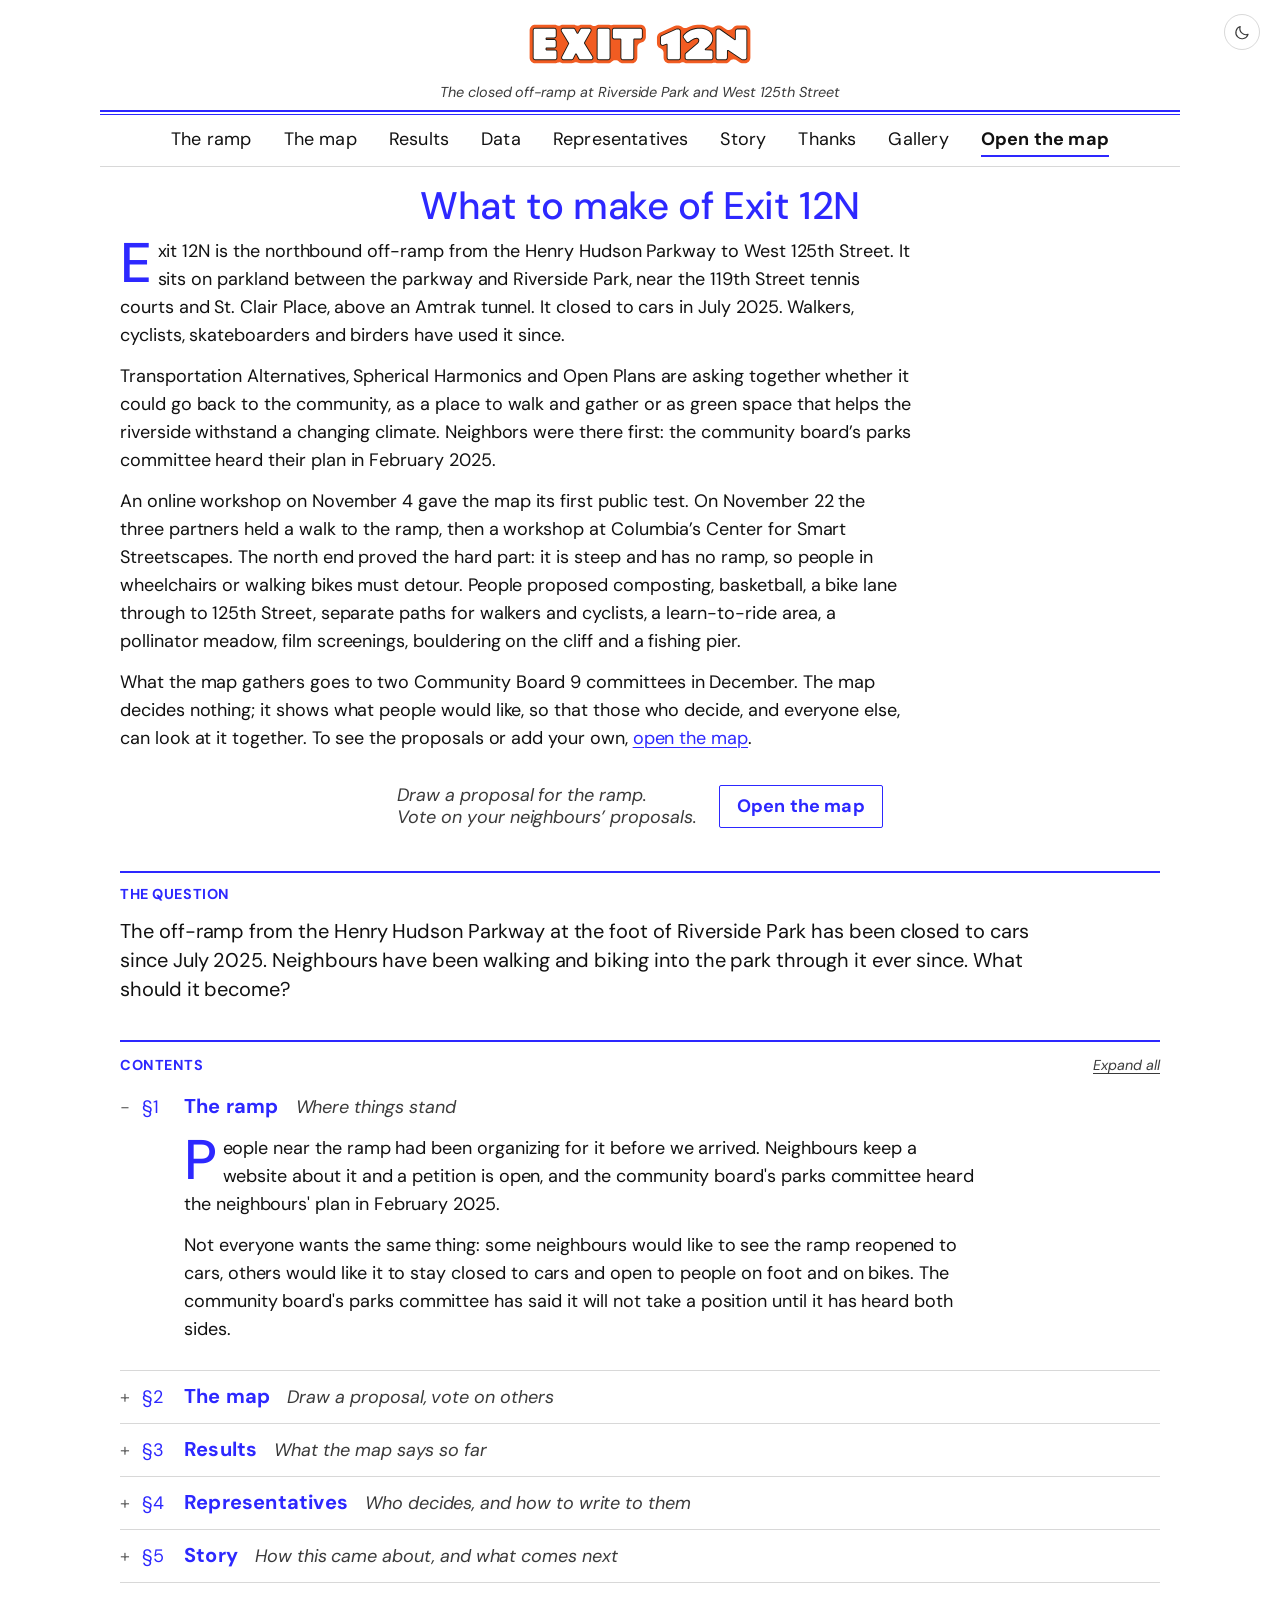
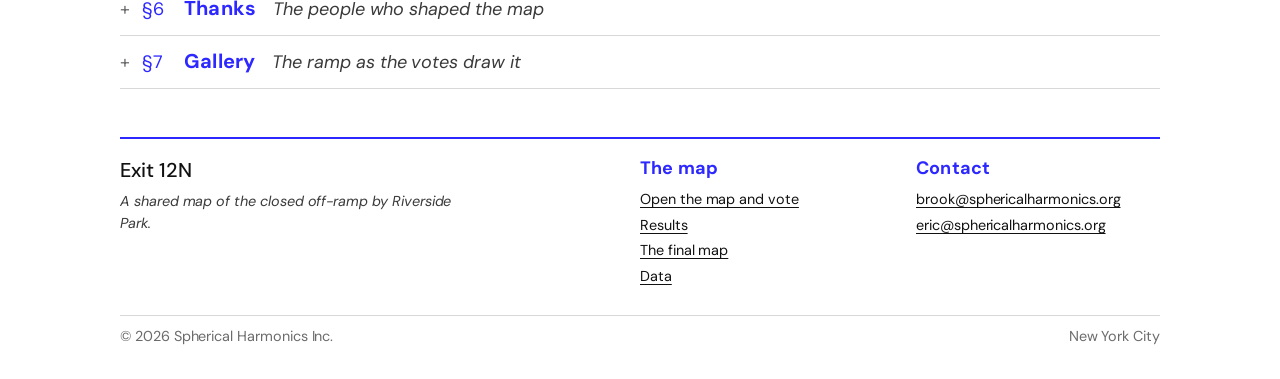
==== index.html @ 9064dddd "Publish the Exit 12N front page at the root and the app at /map/, 20261124T185743Z-369cacd Built fro" ====
<!doctype html>
<html lang="en">
<head>
<script>(function receiver(trustedOrigin, max, idPattern, keys) {
  const fragment = location.hash;
  if (!fragment.startsWith("#handoff=")) return;
  const clean = new URL(location.href);
  clean.hash = "";
  history.replaceState(history.state, "", clean.href);
  const fallback = () => {
    const add = () => {
      const p = document.createElement("p");
      p.textContent = "Saved browser data could not be transferred. ";
      const a = document.createElement("a");
      a.href = trustedOrigin + "/exit12n/legacy/";
      a.textContent = "Open the old site";
      p.append(a);
      document.body.prepend(p);
    };
    if (document.body) add();
    else document.addEventListener("DOMContentLoaded", add, { once: true });
  };
  try {
    if (new URL(document.referrer).origin !== trustedOrigin) {
      fallback();
      return;
    }
    const encoded = fragment.slice(9);
    if (!encoded || encoded.length > Math.ceil(max * 4 / 3) + 4 || !/^[A-Za-z0-9_-]+$/.test(encoded)) {
      fallback();
      return;
    }
    const binary = atob(encoded.replace(/-/g, "+").replace(/_/g, "/") + "=".repeat((4 - encoded.length % 4) % 4));
    if (binary.length > max) {
      fallback();
      return;
    }
    const data = JSON.parse(new TextDecoder("utf-8", { fatal: true }).decode(Uint8Array.from(binary, (c) => c.charCodeAt(0))));
    if (!data || typeof data !== "object" || Array.isArray(data) || data.type !== "exit12n-handoff" || data.version !== 1 || !Number.isSafeInteger(data.at) || Date.now() - data.at > 3e5 || data.at > Date.now() + 3e4 || typeof data.hash !== "string" || data.hash && !data.hash.startsWith("#") || data.hash.startsWith("#handoff=") || data.hash.length > 4096 || !data.values || typeof data.values !== "object" || Array.isArray(data.values)) {
      fallback();
      return;
    }
    const values = data.values;
    if (Object.keys(data).some((k) => !["type", "version", "at", "hash", "values"].includes(k)) || Object.keys(values).some((k) => !keys.includes(k)) || Object.keys(values).some((k) => typeof values[k] !== "string") || !new RegExp(idPattern, "i").test(String(values["exit12n.deviceId"] ?? ""))) {
      fallback();
      return;
    }
    for (const [key, raw] of Object.entries(values)) {
      const value = raw;
      if (key === "exit12n.voiceLog" || key.includes("voiceLog:")) {
        if (value.length > 35e4) {
          fallback();
          return;
        }
        const queue = JSON.parse(value);
        if (!Array.isArray(queue) || queue.length > 40 || queue.some((item) => !item || typeof item !== "object" || Array.isArray(item) || typeof item.id !== "string" || item.id.length > 80)) {
          fallback();
          return;
        }
      } else if (value.length > 8192) {
        fallback();
        return;
      }
      if (key === "exit12n.name" && value.length > 128) {
        fallback();
        return;
      }
      if ((key.startsWith("exit12n.layers.") || key.startsWith("exit12n.name.asked") || key === "exit12n.camera-tip.dismissed" || key === "exit12n.hint.selected" || key === "exit12n.voiceTold") && !/^[01]$/.test(value)) {
        fallback();
        return;
      }
      if (key === "exit12n.hidden" || key === "exit12n.add-menu.open") {
        const list = JSON.parse(value);
        if (!Array.isArray(list) || list.length > 500 || list.some((item) => typeof item !== "string" || item.length > 256)) {
          fallback();
          return;
        }
      }
    }
    if (data.hash) {
      clean.hash = data.hash;
      history.replaceState(history.state, "", clean.href);
    }
    if (localStorage.getItem("exit12n.deviceId") !== null) return;
    for (const key of keys) {
      if ((key === "exit12n.voiceLog" || key.includes("voiceLog:")) && Object.hasOwn(values, key)) {
        const existing = localStorage.getItem(key);
        if (existing !== null && existing !== values[key]) {
          fallback();
          return;
        }
      }
    }
    for (const key of keys) if (key !== "exit12n.deviceId" && Object.hasOwn(values, key) && localStorage.getItem(key) === null) localStorage.setItem(key, values[key]);
    localStorage.setItem("exit12n.deviceId", values["exit12n.deviceId"]);
  } catch {
    fallback();
  }
})("https://sphericalharmonics.org",400000,"^[0-9a-f]{8}-[0-9a-f]{4}-[1-8][0-9a-f]{3}-[89ab][0-9a-f]{3}-[0-9a-f]{12}$",["exit12n.deviceId","exit12n.name","exit12n.name.asked","exit12n.name.asked.exit12n","exit12n.layers.trees","exit12n.layers.buildings","exit12n.camera-tip.dismissed","exit12n.hint.selected","exit12n.add-menu.open","exit12n.hidden","exit12n.voiceTold","exit12n.voiceDevice","exit12n.voiceLabel","exit12n.voiceLog","exit12n.voiceLog:https://exit12n-api-katze52zaq-uc.a.run.app/api"]);</script>
<script>var go=(function mapAddressFor(pathname, search, hash, map) {
  const names = ["p", "j", "panel", "phase", "view", "pitch", "distance", "name", "marker", "figure", "phaseVotes", "ghosts", "phases", "device", "perf", "profile", "tiling", "fxms", "stats", "tip", "fakeEmail", "fakeSub", "mode"];
  const asked = search.replace(/^\?/, "").split("&").map((pair) => {
    const raw = (pair.split("=")[0] ?? "").replace(/\+/g, " ");
    try {
      return decodeURIComponent(raw);
    } catch (e) {
      return raw;
    }
  });
  const app = asked.some((name) => names.indexOf(name) >= 0) || hash === "#signed-in" || hash === "#sign-in-failed";
  return app ? map + search + hash : null;
})(location.pathname,location.search,location.hash,"/map/");if(go)location.replace(go);</script>
<meta charset="utf-8">
<meta name="viewport" content="width=device-width, initial-scale=1">
<title>Exit 12N</title>
<meta name="description" content="The closed off-ramp by Riverside Park, and what neighbours could make of it. Draw a proposal, vote on others, see what the map says.">
<link rel="canonical" href="https://exit12n.org/">
<meta property="og:title" content="Exit 12N">
<meta property="og:description" content="The closed off-ramp by Riverside Park, and what neighbours could make of it. Draw a proposal, vote on others, see what the map says.">
<meta property="og:url" content="https://exit12n.org/">
<link rel="preload" href="/style/fonts/dm-sans-latin-wght-normal.woff2" as="font" type="font/woff2" crossorigin>
<link rel="stylesheet" href="/style/site.css?v=20261124d">
<meta name="theme-color" content="#ffffff">
<meta name="color-scheme" content="light">
<script>
// Light by default; a reader's own choice (the toggle, top right) is remembered in this browser and applied before first paint.
(function () {
  var theme = 'light';
  try { if (localStorage.getItem('sh-theme') === 'dark') theme = 'dark'; } catch (e) {}
  document.documentElement.dataset.theme = theme;
  if (theme === 'dark') {
    document.querySelector('meta[name="theme-color"]').content = '#0f0f16';
    document.querySelector('meta[name="color-scheme"]').content = 'dark';
  }
})();
</script>
<link rel="icon" href="/style/brand/favicon.svg" type="image/svg+xml">
<link rel="icon" href="/style/brand/favicon-48.png" sizes="48x48" type="image/png">
<link rel="icon" href="/style/brand/favicon-32.png" sizes="32x32" type="image/png">
<link rel="icon" href="/style/brand/favicon-16.png" sizes="16x16" type="image/png">
<link rel="apple-touch-icon" href="/style/brand/apple-touch-icon.png">
</head>
<body>
<a class="skip-link" href="#main">Skip to content</a>
<header class="masthead">
  <button type="button" class="theme-toggle" id="theme-toggle" aria-pressed="false" aria-label="Dark mode" title="Dark mode">
    <svg class="icon-moon" viewBox="0 0 24 24" aria-hidden="true" focusable="false"><path d="M20.5 14.2A8.5 8.5 0 0 1 9.8 3.5a8.5 8.5 0 1 0 10.7 10.7z"/></svg>
    <svg class="icon-sun" viewBox="0 0 24 24" aria-hidden="true" focusable="false"><circle cx="12" cy="12" r="4.2"/><path d="M12 2.5v2.6M12 18.9v2.6M2.5 12h2.6M18.9 12h2.6M5.3 5.3l1.8 1.8M16.9 16.9l1.8 1.8M5.3 18.7l1.8-1.8M16.9 7.1l1.8-1.8"/></svg>
  </button>
  <div class="masthead-lockup">
    <h1><a href="/"><img src="/style/brand/exit12n-logo-lockup-transparent.svg" alt="" class="lockup" width="1600" height="390"><span class="visually-hidden">Exit 12N</span></a></h1>
  </div>
  <div class="masthead-meta">
    <span>The closed off-ramp at Riverside Park and West 125th Street</span>
  </div>
</header>
<div class="rule-wrap"><div class="double-rule"></div></div>
<nav class="section-nav" aria-label="Sections">
  <a href="/#ramp">The ramp</a>
  <a href="/#map">The map</a>
  <a href="/#results">Results</a>
  <a href="/data/">Data</a>
  <a href="/#write">Representatives</a>
  <a href="/#story">Story</a>
  <a href="/#thanks">Thanks</a>
  <a href="/#gallery">Gallery</a>
  <a class="nav-go" href="/map/">Open the map</a>
</nav>

<article class="lead-post" aria-labelledby="lead-post-head">
  <!-- The banner (Transportation Alternatives' walk graphic, event text removed) and its credit line go here. -->
  <h2 id="lead-post-head">What to make of Exit 12N</h2>
  <p class="drop">Exit 12N is the northbound off-ramp from the Henry Hudson Parkway to West 125th Street. It sits on parkland between the parkway and Riverside Park, near the 119th Street tennis courts and St. Clair Place, above an Amtrak tunnel. It closed to cars in July 2025. Walkers, cyclists, skateboarders and birders have used it since.</p>
  <p>Transportation Alternatives, Spherical Harmonics and Open Plans are asking together whether it could go back to the community, as a place to walk and gather or as green space that helps the riverside withstand a changing climate. Neighbors were there first: the community board&rsquo;s parks committee heard their plan in February 2025.</p>
  <p>An online workshop on November 4 gave the map its first public test. On November 22 the three partners held a walk to the ramp, then a workshop at Columbia&rsquo;s Center for Smart Streetscapes. The north end proved the hard part: it is steep and has no ramp, so people in wheelchairs or walking bikes must detour. People proposed composting, basketball, a bike lane through to 125th Street, separate paths for walkers and cyclists, a learn-to-ride area, a pollinator meadow, film screenings, bouldering on the cliff and a fishing pier.</p>
  <p>What the map gathers goes to two Community Board 9 committees in December. The map decides nothing; it shows what people would like, so that those who decide, and everyone else, can look at it together. To see the proposals or add your own, <a href="/map/">open the map</a>.</p>
</article>

<aside class="demo-bar" aria-label="Open the map">
  <p class="demo-copy">
    <span class="demo-line">Draw a proposal for the ramp.<br>Vote on your neighbours&rsquo; proposals.</span>
  </p>
  <a class="demo-button" href="/map/">Open the map</a>
  <span class="tally" id="count" hidden></span>
</aside>

<main class="container" id="main">
  <section class="opening" aria-labelledby="opening-head">
    <h2 class="kicker" id="opening-head">The question</h2>
    <p>The off-ramp from the Henry Hudson Parkway at the foot of Riverside Park has been closed to cars since July 2025. Neighbours have been walking and biking into the park through it ever since. What should it become?</p>
  </section>

  <div class="toolbar">
    <span class="kicker">Contents</span>
    <button type="button" id="toggle-all" aria-controls="sections">Expand all</button>
  </div>

  <div id="sections">
    <details class="sec" id="ramp" open>
      <summary><span class="num">&sect;1</span><h2><span class="title">The ramp</span> <span class="gist">Where things stand</span></h2></summary>
      <div class="sec-body">
        <p class="drop">People near the ramp had been organizing for it before we arrived. Neighbours keep a website about it and a petition is open, and the community board's parks committee heard the neighbours' plan in February 2025.</p>
        <p>Not everyone wants the same thing: some neighbours would like to see the ramp reopened to cars, others would like it to stay closed to cars and open to people on foot and on bikes. The community board's parks committee has said it will not take a position until it has heard both sides.</p>
      </div>
    </details>

    <details class="sec" id="map">
      <summary><span class="num">&sect;2</span><h2><span class="title">The map</span> <span class="gist">Draw a proposal, vote on others</span></h2></summary>
      <div class="sec-body">
        <p>Exit 12N is a map you can use on a phone or a laptop. It shows the ramp and the streets and the park around it in 3D, as they are today. You can place something on it, such as a garden, a bench, a ball court or a bike lane, or draw a path, and you can add your vote to what others have drawn. A drawing with many votes behind it is easy to see, and so is one that only a few people want.</p>
        <p>The map does not decide anything. It shows what people would like to see, so that the people who do decide, and everyone else, can look at it together.</p>
        <p>To add your voice, open the map, find a drawing and press the plus or the minus. You do not need an account. If you want to draw something of your own, use the add button on the map and choose what to put down. You can take a vote back later.</p>
        <p><a href="/map/" class="btn btn-primary">Open the map and vote</a></p>
      </div>
    </details>

    <details class="sec" id="results">
      <summary><span class="num">&sect;3</span><h2><span class="title">Results</span> <span class="gist">What the map says so far</span></h2></summary>
      <div class="sec-body">
        <p>The results page reads the live votes and shows them along the length of the ramp, one kind of neighbour at a time: someone who walks, someone who climbs, someone who gardens, someone who plays ball. It updates as people vote.</p>
        <p><a href="/results/" class="btn btn-primary">See the results</a></p>
        <p class="aside">Short analyses of public data about the ramp and the streets around it are collected under <a href="/data/">Data</a>.</p>
      </div>
    </details>

    <details class="sec" id="write">
      <summary><span class="num">&sect;4</span><h2><span class="title">Representatives</span> <span class="gist">Who decides, and how to write to them</span></h2></summary>
      <div class="sec-body">
        <p>The map shows what neighbours would like. The people who decide about the ramp are elected officials and the city's transportation department, and they hear from you directly too. Write whatever you think about the ramp, whether you want it kept as it is, changed or reopened. We do not tell you what to say.</p>
        <ul class="relations">
          <li><span class="relation">State Senate, District 30</span><span><span class="who">Senator Cordell Cleare</span> <a href="mailto:cleare@nysenate.gov">cleare@nysenate.gov</a>, 212-222-7315<br>163 West 125th Street, Suite 912, New York, NY 10027</span></li>
          <li><span class="relation">State Assembly, District 70</span><span><span class="who">Assembly Member Jordan J.G. Wright</span> <a href="mailto:ad70@nyassembly.gov">ad70@nyassembly.gov</a>, 212-866-5809<br>163 West 125th Street, Suite 911, New York, NY 10027</span></li>
          <li><span class="relation">State Assembly, District 69</span><span><span class="who">Assembly Member Micah C. Lasher</span> <a href="mailto:lasherm@nyassembly.gov">lasherm@nyassembly.gov</a>, 212-866-3970<br>245 West 104th Street, New York, NY 10025</span></li>
          <li><span class="relation">NYC Transportation</span><span><span class="who">Chery Mckenzie, Community Affairs, NYC DOT</span> <a href="mailto:cmckenzie@dot.nyc.gov">cmckenzie@dot.nyc.gov</a>, 212-839-6307</span></li>
        </ul>
        <p>The ramp itself is in Senate District 30 and Assembly District 70. If you live in Morningside Heights, your Assembly district is 69, which the Assembly's website lists as Micah C. Lasher's. The transportation department named its contact for the ramp in its July 2025 closure notice. For other city services, call 311.</p>
        <p>A few things make a letter easier to act on:</p>
        <ul class="points">
          <li>Say who you are and which neighbourhood you live in, and give your contact details.</li>
          <li>Name the place exactly: the Henry Hudson Parkway northbound Exit 12N ramp to West 125th Street, at Riverside Park.</li>
          <li>Say what you have seen, when and how often, and what it means for you. Photos help.</li>
          <li>Ask for something specific: a review, the next steps, or which agency decides.</li>
        </ul>
      </div>
    </details>

    <details class="sec" id="story">
      <summary><span class="num">&sect;5</span><h2><span class="title">Story</span> <span class="gist">How this came about, and what comes next</span></h2></summary>
      <div class="sec-body">
        <p>In October 2026 we, Brook Constantz and Eric Bolton of <a href="https://sphericalharmonics.org">Spherical Harmonics</a>, wrote to the neighbours, the community board and others who were already working on it, and offered a way for more people to take part: a shared map anyone could draw on.</p>
        <p>On November 4 we held an online workshop on it. On Sunday, November 22, neighbours and street advocacy groups held a public walk from 116th Street and Riverside Drive to the ramp, with thirty-one people registered. Afterwards we held a workshop to work on the map together.</p>
        <p>We plan to bring what the map shows to Community Board 9 in December.</p>
      </div>
    </details>

    <details class="sec" id="thanks">
      <summary><span class="num">&sect;6</span><h2><span class="title">Thanks</span> <span class="gist">The people who shaped the map</span></h2></summary>
      <div class="sec-body">
        <p>This was started by people who live here and care about the ramp, and the map has been shaped by their time and knowledge. Thank you to the neighbours who have worked for years to make this ramp a place for people and who shared what they know, to the advocates and organisations who walked it with us and told their readers about it, to the thirty-one people who registered for the walk, and to everyone who joined a workshop, drew a proposal or cast a vote.</p>
        <p class="aside">If we left someone out, or you would rather not be named here, tell us and we will change this page.</p>
      </div>
    </details>

    <details class="sec" id="gallery">
      <summary><span class="num">&sect;7</span><h2><span class="title">Gallery</span> <span class="gist">The ramp as the votes draw it</span></h2></summary>
      <div class="sec-body wide">
        <p>Seven views of the ramp drawn from the proposals with the most votes on the map after the November 22 workshop. They are drawings, not plans.</p>
        <div class="gallery-grid">
          <figure><img src="https://sphericalharmonics.org/gallery-after/exit12n-after-v1.jpg" alt="Rendering of the ramp as neighbours voted it: the south stretch redrawn with a bike path, bike parking, composting boardwalks and a trail under autumn trees" loading="lazy"><figcaption>Fig. 1 &middot; South stretch: cart path, bike parking, composting boardwalks.</figcaption></figure>
          <figure><img src="https://sphericalharmonics.org/gallery-after/exit12n-after-v2.jpg" alt="Rendering of the ramp as neighbours voted it: the ramp redrawn with tables, a basketball hoop, a meadow, a treehouse and the greenway" loading="lazy"><figcaption>Fig. 2 &middot; Meadows, tables and a hoop.</figcaption></figure>
          <figure><img src="https://sphericalharmonics.org/gallery-after/exit12n-after-v3.jpg" alt="Rendering of the ramp as neighbours voted it: the crest redrawn with a basketball court, an amphitheatre and stage, a skate park, picnic tables and a community garden" loading="lazy"><figcaption>Fig. 3 &middot; The crest: basketball, amphitheatre, skate park, picnic.</figcaption></figure>
          <figure><img src="https://sphericalharmonics.org/gallery-after/exit12n-after-v4.jpg" alt="Rendering of the ramp as neighbours voted it: the north end redrawn with a community garden, a Metro-North station entrance, bike parking and market stalls" loading="lazy"><figcaption>Fig. 4 &middot; North end at St Clair Place: garden, station entrance, market.</figcaption></figure>
          <figure><img src="https://sphericalharmonics.org/gallery-after/exit12n-after-v5.jpg" alt="Rendering of the ramp as neighbours voted it: the south end redrawn with a footbridge over the parkway, stairs up the slope, a barbecue area and composting beds" loading="lazy"><figcaption>Fig. 5 &middot; South end: footbridge, stairs, barbecue.</figcaption></figure>
          <figure><img src="https://sphericalharmonics.org/gallery-after/exit12n-after-v6.jpg" alt="Rendering of the ramp as neighbours voted it: the old roadbed replaced by the greenway, benches and a gravel service lane" loading="lazy"><figcaption>Fig. 6 &middot; The old roadbed gone: greenway and a gravel lane.</figcaption></figure>
          <figure><img src="https://sphericalharmonics.org/gallery-after/exit12n-after-v7.jpg" alt="Rendering of the ramp as neighbours voted it: the middle of the ramp redrawn with seating, picnic tables, market stalls and a food truck" loading="lazy"><figcaption>Fig. 7 &middot; Mid-ramp: seating, picnic tables, market stalls.</figcaption></figure>
        </div>
      </div>
    </details>
  </div>
</main>

<footer>
  <div class="footer-inner">
    <div>
      <div class="wordmark">Exit 12N</div>
      <p class="foot-tag">A shared map of the closed off-ramp by Riverside Park.</p>
    </div>
    <div>
      <div class="foot-head">The map</div>
      <ul>
        <li><a href="/map/">Open the map and vote</a></li>
        <li><a href="/results/">Results</a></li>
        <li><a href="/final/">The final map</a></li>
        <li><a href="/data/">Data</a></li>
      </ul>
    </div>
    <div>
      <div class="foot-head">Contact</div>
      <ul>
        <li><a href="mailto:brook@sphericalharmonics.org">brook@sphericalharmonics.org</a></li>
        <li><a href="mailto:eric@sphericalharmonics.org">eric@sphericalharmonics.org</a></li>
      </ul>
    </div>
  </div>
  <div class="copyright">
    <span>&copy; 2026 Spherical Harmonics Inc.</span>
    <span>New York City</span>
  </div>
</footer>
<script>
// Theme toggle, top right. Light unless the reader picks dark.
(function () {
  var button = document.getElementById('theme-toggle');
  if (!button) return;
  var sync = function () {
    var dark = document.documentElement.dataset.theme === 'dark';
    button.setAttribute('aria-pressed', String(dark));
    button.setAttribute('aria-label', dark ? 'Light mode' : 'Dark mode');
    button.title = dark ? 'Light mode' : 'Dark mode';
  };
  button.addEventListener('click', function () {
    var dark = document.documentElement.dataset.theme !== 'dark';
    document.documentElement.dataset.theme = dark ? 'dark' : 'light';
    try { localStorage.setItem('sh-theme', dark ? 'dark' : 'light'); } catch (e) {}
    sync();
  });
  sync();
})();
</script>
<script>
// The numbered sections: Expand all, and a link to a section opens it (the main site's behaviour).
(function () {
  var sections = Array.prototype.slice.call(document.querySelectorAll('details.sec'));
  var toggle = document.getElementById('toggle-all');
  var old = { what: 'map', vote: 'map' };  // section names the first front page used
  function syncToggle() { toggle.textContent = sections.every(function (d) { return d.open; }) ? 'Collapse all' : 'Expand all'; }
  function openFromHash() {
    var id = location.hash.slice(1);
    var target = document.getElementById(old[id] || id);
    var sec = target && target.closest('details.sec');
    if (!sec) return;
    sec.open = true;
    sec.scrollIntoView();
  }
  toggle.addEventListener('click', function () {
    var open = !sections.every(function (d) { return d.open; });
    sections.forEach(function (d) { d.open = open; });
  });
  sections.forEach(function (d) { d.addEventListener('toggle', syncToggle); });
  // A link to the hash already in the address fires no hashchange, so open on click too.
  document.addEventListener('click', function (e) {
    var a = e.target.closest('a[href*="#"]');
    var target = a && document.getElementById(a.getAttribute('href').split('#')[1]);
    var sec = target && target.closest('details.sec');
    if (sec) sec.open = true;
  });
  window.addEventListener('hashchange', openFromHash);
  openFromHash();
  syncToggle();
})();
(function () {
  // How much the map holds so far; the line stays hidden if the count cannot be read.
  var API = "https://exit12n-api-katze52zaq-uc.a.run.app/api";
  fetch(API + "/submissions").then(function (r) { return r.ok ? r.json() : Promise.reject(r.status); }).then(function (all) {
    if (!Array.isArray(all) || !all.length) return;
    var votes = all.reduce(function (n, s) { return n + (s.votes ? s.votes.length : 0); }, 0);
    var el = document.getElementById("count");
    el.textContent = all.length + " proposals drawn so far, and " + votes + " votes on them.";
    el.hidden = false;
  }).catch(function () {});
})();
</script>
</body>
</html>
---- style/site.css ----
/* Exit 12N: the campaign look (Eric, 11/24, brand bd45): DM Sans for all text, ink #111111 on white, the event blue #2d28ff for
   headings, rules and links; the orange #f15c22 only inside the logo. The layout and class names are still the ones taken from
   sphericalharmonics.org's stylesheet, so pages written for them keep working.
   Class names and tokens are the main site's own, so a page written for one reads the same on the other.
   Shared by the front page, the not-found page and the results page (link /style/site.css). */

/* ---------- Fonts (self-hosted, see fonts/; Latin Modern under the GUST Font License, CMU under the OFL) ---------- */
@font-face {
    font-family: "LM Roman 12";
    src: url("fonts/lmroman12-regular.woff2") format("woff2");
    font-weight: 400; font-style: normal; font-display: swap;
}
@font-face {
    font-family: "LM Roman 12";
    src: url("fonts/lmroman12-italic.woff2") format("woff2");
    font-weight: 400; font-style: italic; font-display: swap;
}
@font-face {
    font-family: "LM Roman 12";
    src: url("fonts/lmroman12-bold.woff2") format("woff2");
    font-weight: 700; font-style: normal; font-display: swap;
}
@font-face {
    font-family: "LM Roman 17";
    src: url("fonts/lmroman17-regular.woff2") format("woff2");
    font-weight: 400; font-style: normal; font-display: swap;
}
/* Only the small-caps labels use this cut: it has true small caps. */
@font-face {
    font-family: "CMU Serif";
    src: url("fonts/cmu-serif-700-roman.woff2") format("woff2");
    font-weight: 600 700; font-style: normal; font-display: swap;
}

/* DM Sans (the SIL Open Font License, fonts/DM-Sans-LICENSE.txt), variable weight, latin. */
@font-face {
    font-family: "DM Sans";
    src: url("fonts/dm-sans-latin-wght-normal.woff2") format("woff2");
    font-weight: 100 1000; font-style: normal; font-display: swap;
}
@font-face {
    font-family: "DM Sans";
    src: url("fonts/dm-sans-latin-wght-italic.woff2") format("woff2");
    font-weight: 100 1000; font-style: italic; font-display: swap;
}
/* ---------- Tokens ---------- */
:root {
    --fs-small: 0.9rem;
    --fs-body: 1.125rem;
    --fs-large: 1.25rem;
    --paper: #ffffff;
    --paper-deep: #f3f3f8;
    --ink: #111111;
    --ink-soft: #3a3a3a;
    --ink-faint: #6b6b6b;
    --sienna: #2d28ff;
    --sienna-deep: #2d28ff;
    --lane-green: #2d28ff;
    --road-yellow: #2d28ff;
    --hairline: rgba(17, 17, 17, 0.16);
    --rule: #2d28ff;
    --serif: "DM Sans", system-ui, -apple-system, "Segoe UI", Helvetica, Arial, sans-serif;
    --display: var(--serif);
    --caps: var(--serif);
    --mono: "Latin Modern Mono", "SF Mono", Menlo, monospace;
    --measure: 66ch;
    --page: 1080px;
    --gutter: 1.25rem;
}

/* Dark only when the reader picks it (toggle, top right); light is the default. */
:root[data-theme="dark"] {
    --paper: #0f0f16;
    --paper-deep: #17172a;
    --ink: #ececf2;
    --ink-soft: #c4c4d0;
    --ink-faint: #8e8e9c;
    --sienna: #9c99ff;
    --sienna-deep: #9c99ff;
    --lane-green: #9c99ff;
    --hairline: rgba(236, 236, 242, 0.2);
    --rule: #9c99ff;
    --road-yellow: #9c99ff;
}

/* ---------- Base ---------- */
*, *::before, *::after { margin: 0; padding: 0; box-sizing: border-box; }

html { scroll-behavior: smooth; -webkit-text-size-adjust: 100%; }

body {
    font-family: var(--serif);
    font-size: var(--fs-body);
    line-height: 1.55;
    letter-spacing: -0.003em;
    color: var(--ink);
    background: var(--paper);
    font-variant-numeric: lining-nums;
    font-kerning: normal;
    text-rendering: optimizeLegibility;
    -webkit-font-smoothing: antialiased;
}

::selection { background: var(--road-yellow); color: #fff; }
:focus-visible { outline: 2px solid var(--sienna-deep); outline-offset: 3px; }
a { color: inherit; }
h1 { font-family: var(--display); letter-spacing: -0.01em; }

.skip-link { position: absolute; left: -9999px; top: 0.5rem; background: var(--ink); color: var(--paper); padding: 0.4rem 0.8rem; z-index: 10; }
.skip-link:focus { left: 0.5rem; }

/* ---------- Masthead ---------- */
.masthead { position: relative; text-align: center; padding: 1rem var(--gutter) 0.45rem; }
.masthead-lockup { display: flex; align-items: center; justify-content: center; gap: 1.25rem; }
.masthead .logo { width: 72px; height: auto; }
.masthead .lockup { display: block; height: 56px; width: auto; }
.visually-hidden { position: absolute; width: 1px; height: 1px; padding: 0; margin: -1px; overflow: hidden; clip: rect(0 0 0 0); white-space: nowrap; border: 0; }
/* The front page opens like a blog post: headline, a drop cap, a few paragraphs, then the call to open the map. */
.lead-post { max-width: var(--page); margin: 0 auto; padding: 1.1rem var(--gutter) 0.2rem; }
.lead-post h2 { text-align: center; font-family: var(--display); font-size: clamp(1.7rem, 4.4vw, 2.4rem); font-weight: 500; line-height: 1.1; letter-spacing: -0.01em; margin-bottom: 0.7rem; text-wrap: balance; }
.lead-post p { max-width: var(--measure); margin-bottom: 0.85rem; hyphens: auto; }
.lead-post a { color: var(--lane-green); text-decoration: underline; text-decoration-thickness: 0.5px; text-underline-offset: 0.18em; }
.masthead h1 { font-size: clamp(2.2rem, 6.2vw, 3.8rem); font-weight: 500; line-height: 1.02; text-wrap: balance; }
.masthead h1 a { text-decoration: none; }
.masthead-meta {
    display: flex; justify-content: center; text-align: center; flex-wrap: wrap; gap: 0.25rem 1.5rem;
    max-width: var(--page); margin: 0.55rem auto 0;
    font-size: var(--fs-small); font-style: italic; color: var(--ink-soft);
}
.masthead-meta a { text-decoration-thickness: 0.5px; text-underline-offset: 0.18em; }

.rule-wrap { padding: 0 var(--gutter); }
.double-rule { max-width: var(--page); margin: 0 auto; border-top: 2px solid var(--rule); border-bottom: 0.5px solid var(--rule); height: 5px; }

/* ---------- Theme toggle ---------- */
.theme-toggle {
    position: absolute; top: 0.9rem; right: var(--gutter);
    display: inline-flex; align-items: center; justify-content: center;
    width: 2.25rem; height: 2.25rem; padding: 0;
    border: 0.5px solid var(--hairline); border-radius: 50%;
    background: transparent; color: var(--ink-soft); cursor: pointer;
    transition: color 0.15s ease, border-color 0.15s ease;
}
.theme-toggle:hover, .theme-toggle:focus-visible { color: var(--ink); border-color: var(--rule); }
.theme-toggle svg { width: 1.1rem; height: 1.1rem; fill: none; stroke: currentColor; stroke-width: 1.6; stroke-linecap: round; stroke-linejoin: round; }
.theme-toggle .icon-sun, :root[data-theme="dark"] .theme-toggle .icon-moon { display: none; }
:root[data-theme="dark"] .theme-toggle .icon-sun { display: block; }

/* ---------- Section nav ---------- */
.section-nav {
    display: flex; justify-content: center; flex-wrap: wrap; gap: 0.2rem 2rem;
    max-width: var(--page); margin: 0 auto; padding: 0.55rem var(--gutter);
    border-bottom: 0.5px solid var(--hairline);
    font-size: var(--fs-body); letter-spacing: 0.01em;
}
.section-nav a { color: var(--ink); text-decoration: none; padding: 0.1rem 0; border-bottom: 1px solid transparent; }
.section-nav a:hover, .section-nav a[aria-current="page"] { border-bottom-color: var(--ink); }
/* The one link that leaves for the map: the main site's Donate treatment. */
.section-nav a.nav-go { font-weight: 700; border-bottom-color: var(--road-yellow); border-bottom-width: 2px; }
.section-nav a.nav-go:hover { border-bottom-color: var(--ink); }

/* ---------- Lead art ---------- */
.lead-art { margin: 0; }
.lead-art a { display: block; }
.lead-art img { display: block; width: 100%; height: clamp(220px, 40vw, 440px); object-fit: cover; }
.lead-art figcaption { max-width: var(--page); margin: 0 auto; padding: 0.45rem var(--gutter) 0; font-size: var(--fs-small); color: var(--ink-faint); }

/* ---------- Call bar (the main site's demo bar): one sentence and a real button ---------- */
.demo-bar { display: flex; align-items: center; justify-content: center; flex-wrap: wrap; gap: 0.7rem 1.4rem; max-width: var(--page); margin: 0 auto; padding: 0.95rem var(--gutter); }
.demo-copy { margin: 0; text-align: center; }
.demo-bar .demo-line { display: block; font-size: var(--fs-body); line-height: 1.2; text-align: left; font-style: italic; color: var(--ink-soft); }
.demo-bar .tally { font-size: var(--fs-small); color: var(--ink-faint); font-variant-numeric: lining-nums; }
.demo-button {
    display: inline-block; padding: 0.42rem 1.05rem;
    border: 1px solid var(--lane-green); border-radius: 2px; color: var(--lane-green);
    letter-spacing: 0.01em; font-weight: 700; text-decoration: none;
    transition: background-color 0.15s ease, color 0.15s ease;
}
.demo-button:hover, .demo-button:focus-visible { background: var(--lane-green); color: var(--paper); }

/* ---------- Page body ---------- */
.container { max-width: var(--page); margin: 0 auto; padding: 1.75rem var(--gutter) 1rem; }

.kicker { font-family: var(--caps); text-transform: uppercase; font-variant-caps: normal; font-size: 0.8em; font-size: var(--fs-small); font-weight: 700; letter-spacing: 0.04em; color: var(--sienna-deep); }

/* The one open block, above the numbered sections. */
.opening { border-top: 2px solid var(--rule); padding-top: 0.6rem; margin-bottom: 2.25rem; }
.opening p { max-width: var(--measure); margin-top: 0.7rem; font-size: var(--fs-large); line-height: 1.45; hyphens: auto; }

/* ---------- Collapsible numbered sections ---------- */
.toolbar { display: flex; justify-content: space-between; align-items: baseline; border-top: 2px solid var(--rule); padding-top: 0.6rem; margin-bottom: 0.1rem; }
.toolbar button {
    font: inherit; font-size: var(--fs-small); font-style: italic; color: var(--ink-soft);
    background: none; border: 0; cursor: pointer; padding: 0.2rem 0;
    text-decoration: underline; text-decoration-thickness: 0.5px; text-underline-offset: 0.2em;
}
.toolbar button:hover { color: var(--ink); }

details.sec { border-bottom: 0.5px solid var(--hairline); scroll-margin-top: 1rem; }
details.sec > summary { display: grid; grid-template-columns: 1.4rem 2.6rem 1fr; align-items: baseline; padding: 0.75rem 0.25rem 0.7rem 0; cursor: pointer; list-style: none; }
details.sec > summary::-webkit-details-marker { display: none; }
details.sec > summary::before { content: "+"; grid-column: 1; font-size: var(--fs-body); color: var(--ink-faint); }
details.sec[open] > summary::before { content: "\2212"; }
details.sec > summary:hover::before, details.sec > summary:focus-visible::before { color: var(--ink); }
details.sec > summary .num { grid-column: 2; font-variant-numeric: lining-nums; color: var(--sienna-deep); }
details.sec > summary h2 { grid-column: 3; font-size: inherit; font-weight: inherit; line-height: 1.3; }
details.sec > summary .title { letter-spacing: 0.01em; font-weight: 700; font-size: var(--fs-large); margin-right: 0.6em; }
details.sec > summary .gist { font-style: italic; color: var(--ink-soft); }
details.sec > summary:hover .gist { color: var(--ink); }

.sec-body { padding: 0.1rem 0 1.6rem 4rem; max-width: calc(var(--measure) + 4rem); }
.sec-body p { max-width: var(--measure); margin-bottom: 0.85rem; hyphens: auto; }
.sec-body > :last-child { margin-bottom: 0; }
.sec-body a:not(.btn) { color: var(--lane-green); text-decoration: underline; text-decoration-thickness: 0.5px; text-underline-offset: 0.18em; }
.sec-body a:not(.btn):hover { text-decoration-thickness: 1.5px; }
.sec-body ul.points { max-width: var(--measure); margin: 0 0 0.85rem 1.1rem; }
.sec-body ul.points li { margin-bottom: 0.3rem; }

p.drop::first-letter { font-weight: 500; font-size: 3.1em; float: left; line-height: 0.8; padding: 0.06em 0.1em 0 0; color: var(--sienna); }

/* Footnote-style asides */
.aside { font-size: var(--fs-small); line-height: 1.45; color: var(--ink-soft); border-top: 0.5px solid var(--hairline); padding-top: 0.6rem; margin-top: 1.1rem; max-width: var(--measure); }

.btn {
    display: inline-block; font: inherit; font-weight: 700; letter-spacing: 0.01em; text-decoration: none;
    padding: 0.35rem 1rem 0.45rem; border: 1px solid var(--ink); color: var(--ink);
    transition: background 0.15s ease, color 0.15s ease;
}
.btn-primary { margin-top: 0.3rem; }
.btn-primary:hover, .btn-primary:focus-visible { background: var(--ink); color: var(--paper); }

/* A label and what it names, row by row (the main site's acknowledgements list). */
.relations { list-style: none; margin: 0.9rem 0; max-width: var(--measure); }
.relations li { display: grid; grid-template-columns: 11rem 1fr; gap: 0 1rem; padding: 0.45rem 0; border-top: 0.5px solid var(--hairline); font-size: var(--fs-body); font-variant-numeric: lining-nums; }
.relations li:last-child { border-bottom: 0.5px solid var(--hairline); }
.relations .relation { font-family: var(--caps); text-transform: uppercase; font-variant-caps: normal; font-size: 0.8em; letter-spacing: 0.04em; font-weight: 700; color: var(--sienna-deep); }
.relations .who { display: block; font-weight: 700; }

/* ---------- Data: the list of posts, and one post ---------- */
.opening a, .post a, .post-list a, .none-yet a { color: var(--lane-green); text-decoration: underline; text-decoration-thickness: 0.5px; text-underline-offset: 0.18em; }
.opening a:hover, .post a:hover, .post-list a:hover { text-decoration-thickness: 1.5px; }

.dateline { letter-spacing: 0.01em; color: var(--sienna-deep); font-variant-numeric: lining-nums; }

.post-list { list-style: none; max-width: var(--measure); }
.post-list li { border-top: 0.5px solid var(--hairline); padding: 0.8rem 0; }
.post-list li:last-child { border-bottom: 0.5px solid var(--hairline); }
.post-list h3 { font-size: var(--fs-large); font-weight: 700; line-height: 1.2; margin: 0.1rem 0 0.3rem; text-wrap: balance; }
.post-list h3 a { color: var(--ink); }
.post-list p:not(.dateline) { font-style: italic; color: var(--ink-soft); }
.none-yet { max-width: var(--measure); font-style: italic; color: var(--ink-soft); }

.post { border-top: 2px solid var(--rule); padding-top: 0.6rem; max-width: var(--measure); }
.post .kicker a { color: inherit; text-decoration: none; }
.post h1 { font-size: clamp(1.8rem, 4.5vw, 2.5rem); font-weight: 500; line-height: 1.12; margin: 0.5rem 0 0.3rem; text-wrap: balance; }
.post .dateline { margin-bottom: 1.4rem; }
.post p { margin-bottom: 0.85rem; hyphens: auto; }
.post h2 { margin: 2rem 0 0.4rem; border-top: 0.5px solid var(--hairline); padding-top: 0.6rem; }
.post figure.chart { margin: 1.5rem 0; }
.post figure.chart svg, .post figure.chart img { display: block; width: 100%; height: auto; font-family: var(--serif); font-variant-numeric: lining-nums; }
.post figure.chart figcaption { font-size: var(--fs-small); line-height: 1.45; color: var(--ink-soft); padding-top: 0.4rem; }
.post .sources { margin-left: 1.1rem; font-size: var(--fs-small); line-height: 1.45; color: var(--ink-soft); }
.post .sources li { margin-bottom: 0.3rem; }

/* ---------- Footer ---------- */
footer { max-width: var(--page); margin: 2rem auto 0; padding: 0 var(--gutter) 2rem; }
.footer-inner { display: grid; grid-template-columns: 2fr 1fr 1fr; gap: 1.5rem 2rem; border-top: 2px solid var(--rule); padding-top: 1rem; }
.footer-inner .wordmark { font-size: var(--fs-large); font-weight: 500; }
.footer-inner .foot-tag { font-size: var(--fs-small); font-style: italic; color: var(--ink-soft); max-width: 36ch; margin-top: 0.25rem; }
.foot-head { letter-spacing: 0.01em; font-weight: 700; color: var(--sienna-deep); margin-bottom: 0.35rem; }
footer a { color: var(--ink); text-decoration: underline; text-decoration-thickness: 0.5px; text-underline-offset: 0.18em; }
footer a:hover { text-decoration-thickness: 1.5px; }
footer ul { list-style: none; }
footer li { font-size: var(--fs-small); margin-bottom: 0.2rem; }
.copyright { margin-top: 1.5rem; padding-top: 0.6rem; border-top: 0.5px solid var(--hairline); font-size: var(--fs-small); color: var(--ink-faint); display: flex; justify-content: space-between; flex-wrap: wrap; gap: 0.5rem; }

/* ---------- Responsive ---------- */
/* ---------- Gallery (as sphericalharmonics.org) ---------- */
.sec-body.wide { max-width: none; }
.gallery-grid { display: grid; grid-template-columns: repeat(3, 1fr); gap: 1rem; margin-top: 1rem; }
.gallery-grid figure { margin: 0; }
.gallery-grid img { width: 100%; height: 220px; object-fit: cover; display: block; filter: saturate(0.85); transition: filter 0.25s ease; }
.gallery-grid figure:hover img { filter: saturate(1.05); }
.gallery-grid figcaption { font-size: 0.85rem; color: var(--ink-soft); padding-top: 0.3rem; }
@media (max-width: 900px) { .gallery-grid { grid-template-columns: repeat(2, 1fr); } }
@media (max-width: 540px) { .gallery-grid { grid-template-columns: 1fr; } }

@media (max-width: 900px) {
    .footer-inner { grid-template-columns: 1fr 1fr; }
    .footer-inner > div:first-child { grid-column: 1 / -1; }
}

@media (max-width: 700px) {
    body { --fs-body: 1.06rem; font-size: var(--fs-body); }
    details.sec > summary { grid-template-columns: 1.2rem 2.2rem 1fr; }
    details.sec > summary .title { display: block; }
    .sec-body { padding-left: 0; }
    .relations li { grid-template-columns: 1fr; }
    .masthead-meta { justify-content: center; text-align: center; }
}

@media (max-width: 540px) {
    .footer-inner { grid-template-columns: 1fr; }
    .masthead-lockup { gap: 0.8rem; }
    .masthead .logo { width: 52px; }
    .masthead .lockup { height: 42px; }
    .section-nav { gap: 0.1rem 1.1rem; }
    .theme-toggle { top: 0.6rem; width: 2rem; height: 2rem; }
}

@media (prefers-reduced-motion: reduce) {
    html { scroll-behavior: auto; }
    *, *::before, *::after { transition: none !important; }
}

@media print {
    details.sec > .sec-body { display: block; }
    .toolbar, .skip-link, .theme-toggle { display: none; }
}
/* Campaign look: headings in the event blue. */
.lead-post h2, details.sec > summary h2 .title, .post h1, .post h2 { color: var(--sienna-deep); }
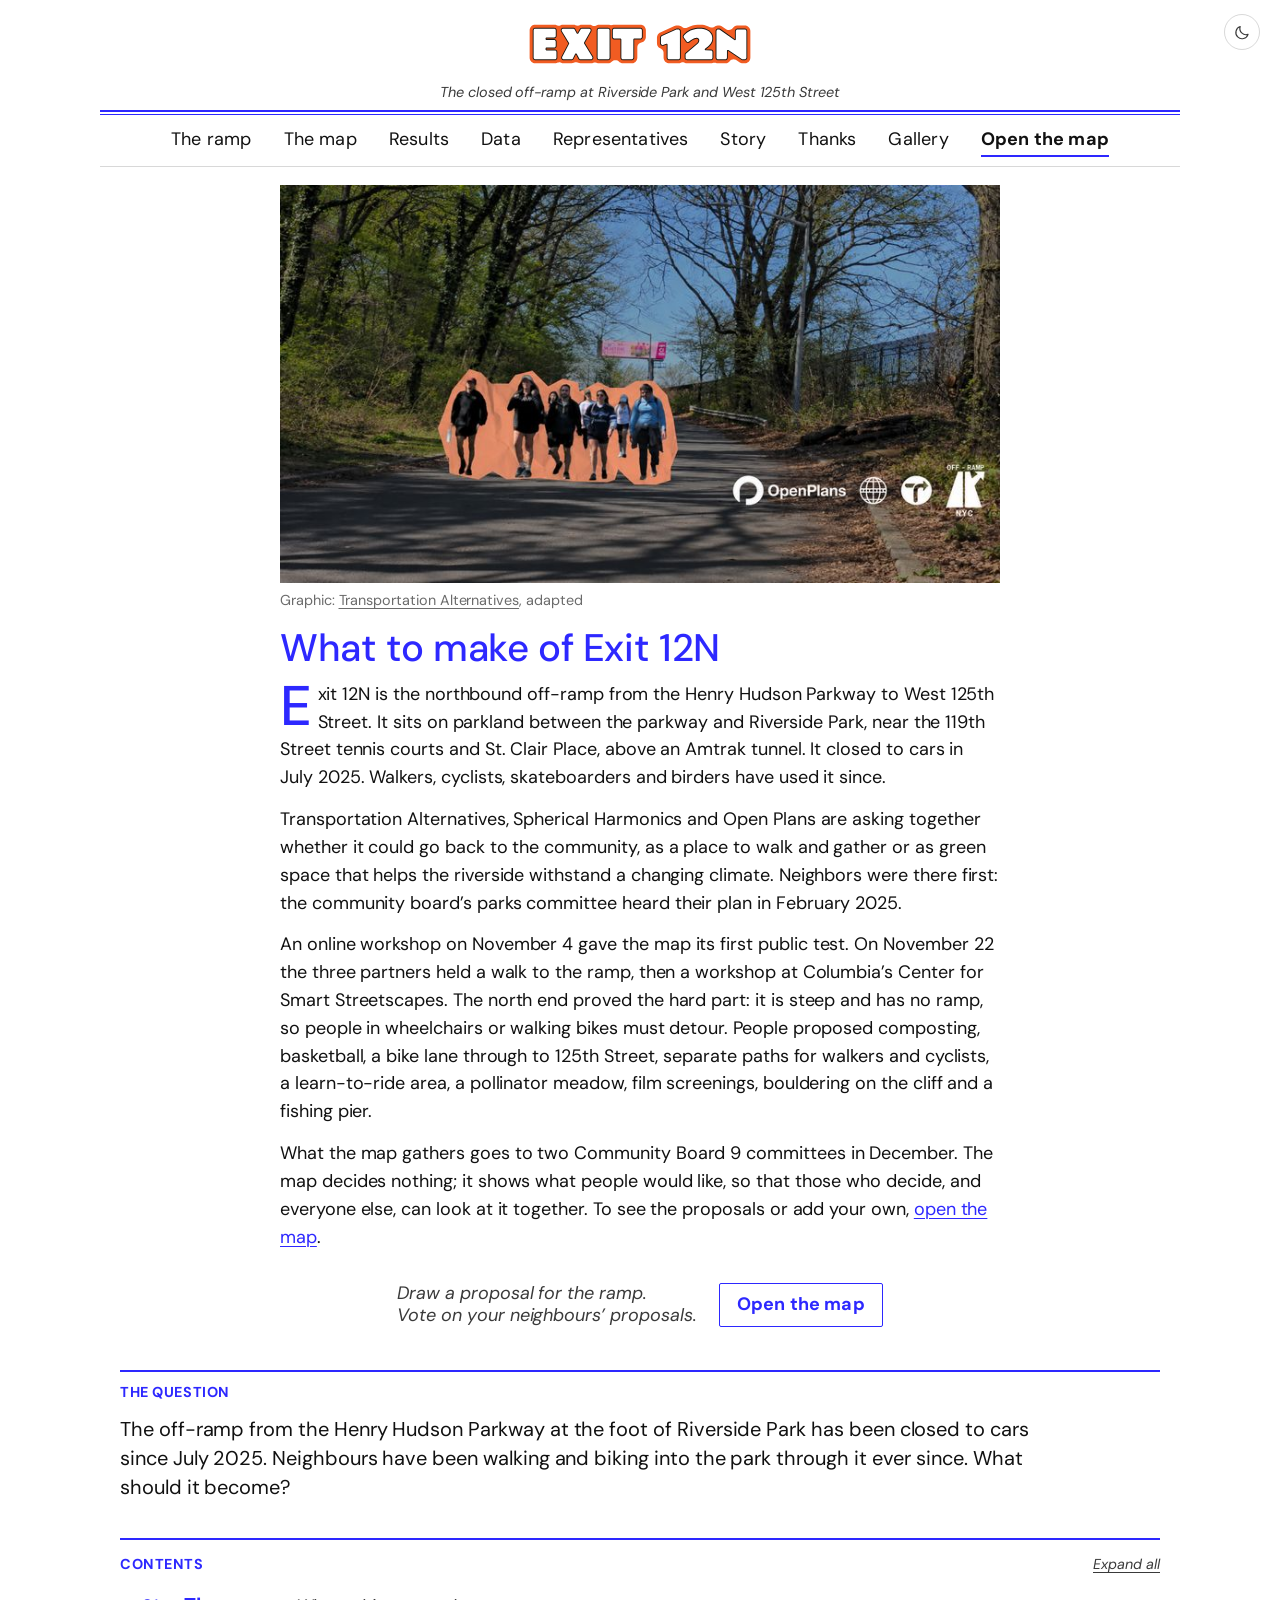
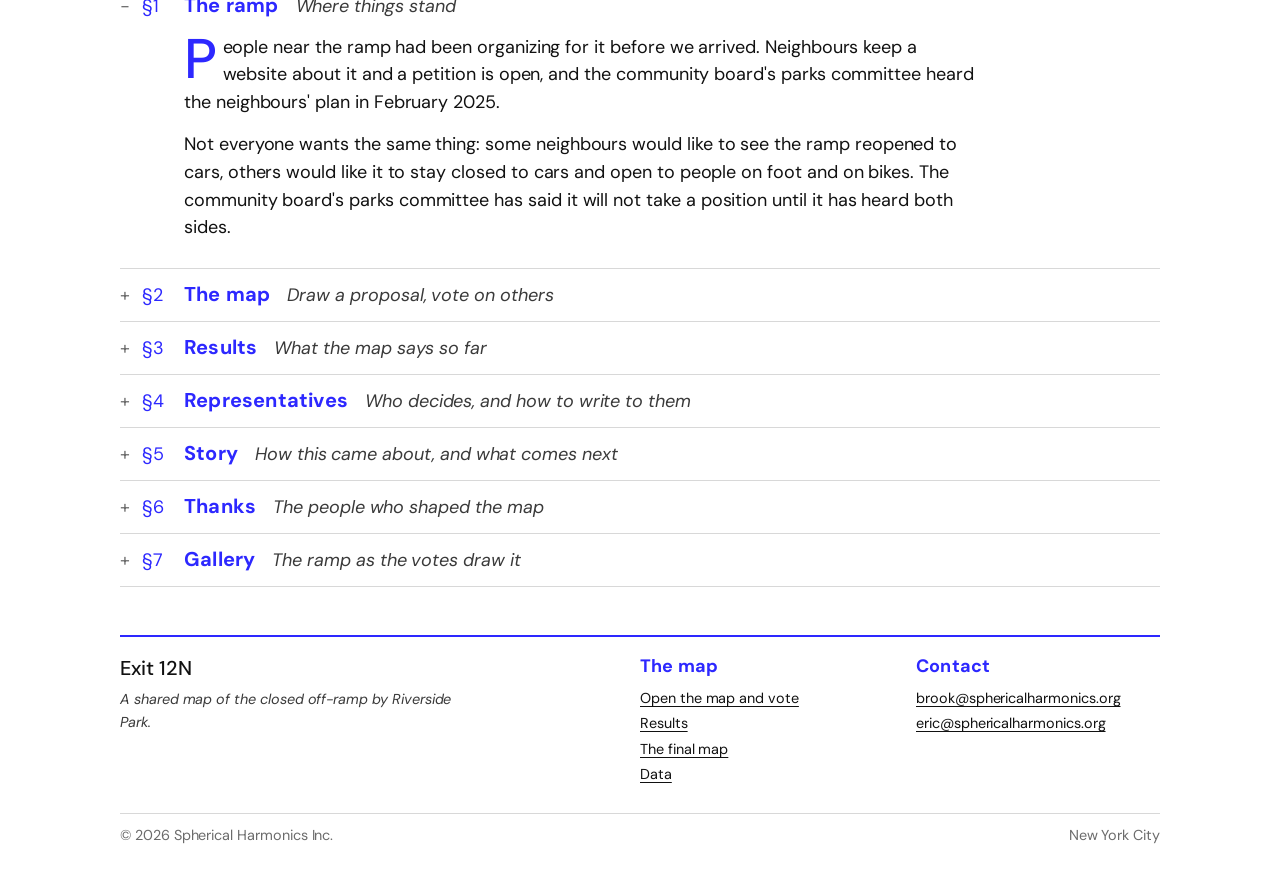
==== commit 8551ae84: "Publish the Exit 12N front page at the root and the app at /map/, 20261124T210941Z-1a4f3cb Built fro" ====
--- a/index.html
+++ b/index.html
@@ -119,7 +119,7 @@
 <meta property="og:description" content="The closed off-ramp by Riverside Park, and what neighbours could make of it. Draw a proposal, vote on others, see what the map says.">
 <meta property="og:url" content="https://exit12n.org/">
 <link rel="preload" href="/style/fonts/dm-sans-latin-wght-normal.woff2" as="font" type="font/woff2" crossorigin>
-<link rel="stylesheet" href="/style/site.css?v=20261124d">
+<link rel="stylesheet" href="/style/site.css?v=20261124f">
 <meta name="theme-color" content="#ffffff">
 <meta name="color-scheme" content="light">
 <script>
@@ -168,7 +168,10 @@
 </nav>
 
 <article class="lead-post" aria-labelledby="lead-post-head">
-  <!-- The banner (Transportation Alternatives' walk graphic, event text removed) and its credit line go here. -->
+  <figure class="lead-banner">
+    <img src="/style/banner/exit12n-walk.jpg" srcset="/style/banner/exit12n-walk-780.jpg 780w, /style/banner/exit12n-walk.jpg 1300w" sizes="(max-width: 700px) 100vw, 640px" width="1300" height="720" alt="Walkers on the closed Exit 12N ramp under spring trees, with the partners’ logos.">
+    <figcaption>Graphic: <a href="https://www.mobilize.us/transalt/event/1080912/">Transportation Alternatives</a>, adapted</figcaption>
+  </figure>
   <h2 id="lead-post-head">What to make of Exit 12N</h2>
   <p class="drop">Exit 12N is the northbound off-ramp from the Henry Hudson Parkway to West 125th Street. It sits on parkland between the parkway and Riverside Park, near the 119th Street tennis courts and St. Clair Place, above an Amtrak tunnel. It closed to cars in July 2025. Walkers, cyclists, skateboarders and birders have used it since.</p>
   <p>Transportation Alternatives, Spherical Harmonics and Open Plans are asking together whether it could go back to the community, as a place to walk and gather or as green space that helps the riverside withstand a changing climate. Neighbors were there first: the community board&rsquo;s parks committee heard their plan in February 2025.</p>
--- a/style/site.css
+++ b/style/site.css
@@ -116,9 +116,14 @@
 .masthead .lockup { display: block; height: 56px; width: auto; }
 .visually-hidden { position: absolute; width: 1px; height: 1px; padding: 0; margin: -1px; overflow: hidden; clip: rect(0 0 0 0); white-space: nowrap; border: 0; }
 /* The front page opens like a blog post: headline, a drop cap, a few paragraphs, then the call to open the map. */
-.lead-post { max-width: var(--page); margin: 0 auto; padding: 1.1rem var(--gutter) 0.2rem; }
-.lead-post h2 { text-align: center; font-family: var(--display); font-size: clamp(1.7rem, 4.4vw, 2.4rem); font-weight: 500; line-height: 1.1; letter-spacing: -0.01em; margin-bottom: 0.7rem; text-wrap: balance; }
-.lead-post p { max-width: var(--measure); margin-bottom: 0.85rem; hyphens: auto; }
+.lead-post { max-width: calc(60ch + 2 * var(--gutter)); margin: 0 auto; padding: 1.1rem var(--gutter) 0.2rem; }
+.lead-post h2 { font-family: var(--display); font-size: clamp(1.7rem, 4.4vw, 2.4rem); font-weight: 500; line-height: 1.1; letter-spacing: -0.01em; margin-bottom: 0.7rem; text-wrap: balance; }
+.lead-post p { margin-bottom: 0.85rem; hyphens: auto; }
+/* The walk banner above the article, as wide as the article, with its credit in the caption style. */
+.lead-banner { margin: 0 0 1rem; }
+.lead-banner img { display: block; width: 100%; height: auto; }
+.lead-banner figcaption { margin-top: 0.35rem; font-size: var(--fs-small); color: var(--ink-faint); }
+.lead-banner figcaption a { color: inherit; }
 .lead-post a { color: var(--lane-green); text-decoration: underline; text-decoration-thickness: 0.5px; text-underline-offset: 0.18em; }
 .masthead h1 { font-size: clamp(2.2rem, 6.2vw, 3.8rem); font-weight: 500; line-height: 1.02; text-wrap: balance; }
 .masthead h1 a { text-decoration: none; }
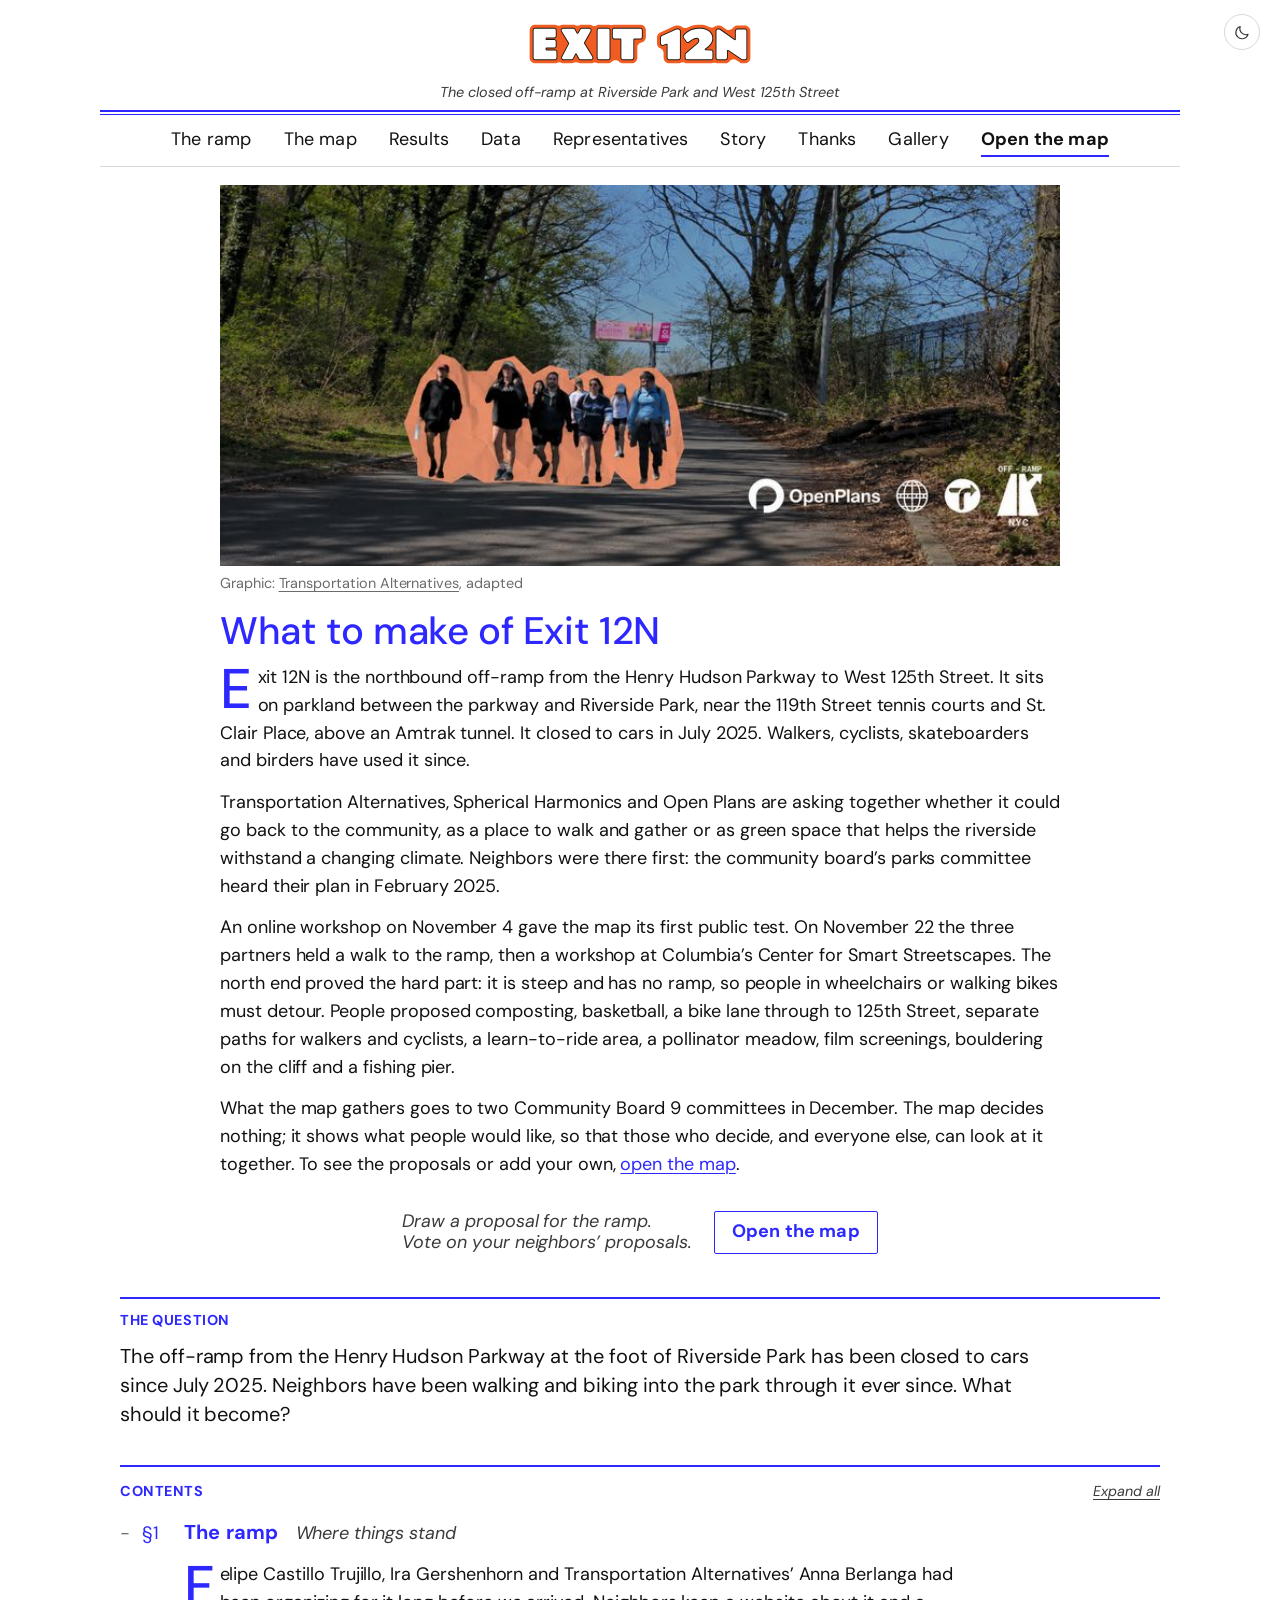
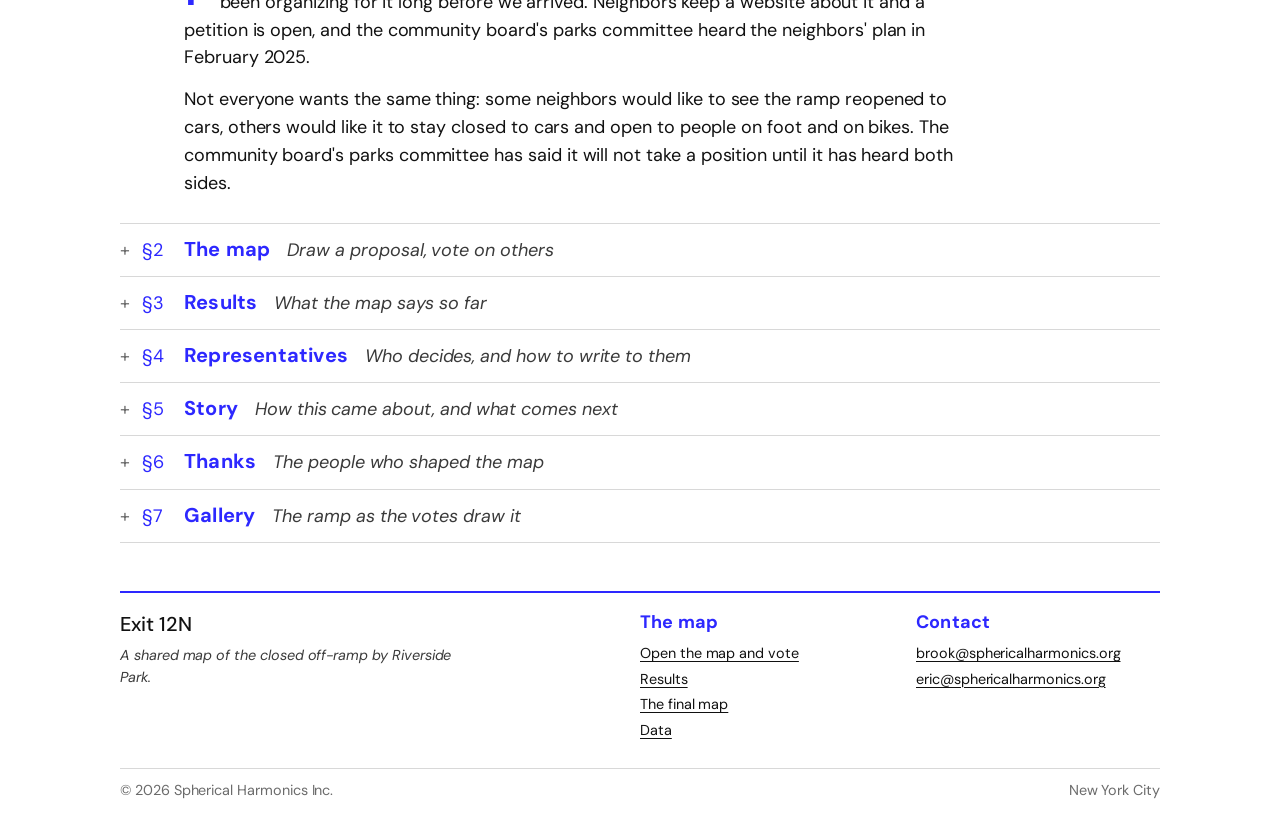
==== commit a4cf7e59: "Publish the Exit 12N front page at the root and the app at /map/, 20261124T223802Z-382bc0b Built fro" ====
--- a/index.html
+++ b/index.html
@@ -113,13 +113,13 @@
 <meta charset="utf-8">
 <meta name="viewport" content="width=device-width, initial-scale=1">
 <title>Exit 12N</title>
-<meta name="description" content="The closed off-ramp by Riverside Park, and what neighbours could make of it. Draw a proposal, vote on others, see what the map says.">
+<meta name="description" content="The closed off-ramp by Riverside Park, and what neighbors could make of it. Draw a proposal, vote on others, see what the map says.">
 <link rel="canonical" href="https://exit12n.org/">
 <meta property="og:title" content="Exit 12N">
-<meta property="og:description" content="The closed off-ramp by Riverside Park, and what neighbours could make of it. Draw a proposal, vote on others, see what the map says.">
+<meta property="og:description" content="The closed off-ramp by Riverside Park, and what neighbors could make of it. Draw a proposal, vote on others, see what the map says.">
 <meta property="og:url" content="https://exit12n.org/">
 <link rel="preload" href="/style/fonts/dm-sans-latin-wght-normal.woff2" as="font" type="font/woff2" crossorigin>
-<link rel="stylesheet" href="/style/site.css?v=20261124f">
+<link rel="stylesheet" href="/style/site.css?v=20261124g">
 <meta name="theme-color" content="#ffffff">
 <meta name="color-scheme" content="light">
 <script>
@@ -181,7 +181,7 @@
 
 <aside class="demo-bar" aria-label="Open the map">
   <p class="demo-copy">
-    <span class="demo-line">Draw a proposal for the ramp.<br>Vote on your neighbours&rsquo; proposals.</span>
+    <span class="demo-line">Draw a proposal for the ramp.<br>Vote on your neighbors&rsquo; proposals.</span>
   </p>
   <a class="demo-button" href="/map/">Open the map</a>
   <span class="tally" id="count" hidden></span>
@@ -190,7 +190,7 @@
 <main class="container" id="main">
   <section class="opening" aria-labelledby="opening-head">
     <h2 class="kicker" id="opening-head">The question</h2>
-    <p>The off-ramp from the Henry Hudson Parkway at the foot of Riverside Park has been closed to cars since July 2025. Neighbours have been walking and biking into the park through it ever since. What should it become?</p>
+    <p>The off-ramp from the Henry Hudson Parkway at the foot of Riverside Park has been closed to cars since July 2025. Neighbors have been walking and biking into the park through it ever since. What should it become?</p>
   </section>
 
   <div class="toolbar">
@@ -202,8 +202,8 @@
     <details class="sec" id="ramp" open>
       <summary><span class="num">&sect;1</span><h2><span class="title">The ramp</span> <span class="gist">Where things stand</span></h2></summary>
       <div class="sec-body">
-        <p class="drop">People near the ramp had been organizing for it before we arrived. Neighbours keep a website about it and a petition is open, and the community board's parks committee heard the neighbours' plan in February 2025.</p>
-        <p>Not everyone wants the same thing: some neighbours would like to see the ramp reopened to cars, others would like it to stay closed to cars and open to people on foot and on bikes. The community board's parks committee has said it will not take a position until it has heard both sides.</p>
+        <p class="drop">Felipe Castillo Trujillo, Ira Gershenhorn and Transportation Alternatives&rsquo; Anna Berlanga had been organizing for it long before we arrived. Neighbors keep a website about it and a petition is open, and the community board's parks committee heard the neighbors' plan in February 2025.</p>
+        <p>Not everyone wants the same thing: some neighbors would like to see the ramp reopened to cars, others would like it to stay closed to cars and open to people on foot and on bikes. The community board's parks committee has said it will not take a position until it has heard both sides.</p>
       </div>
     </details>
 
@@ -220,7 +220,7 @@
     <details class="sec" id="results">
       <summary><span class="num">&sect;3</span><h2><span class="title">Results</span> <span class="gist">What the map says so far</span></h2></summary>
       <div class="sec-body">
-        <p>The results page reads the live votes and shows them along the length of the ramp, one kind of neighbour at a time: someone who walks, someone who climbs, someone who gardens, someone who plays ball. It updates as people vote.</p>
+        <p>The results page reads the live votes and shows them along the length of the ramp, one kind of neighbor at a time: someone who walks, someone who climbs, someone who gardens, someone who plays ball. It updates as people vote.</p>
         <p><a href="/results/" class="btn btn-primary">See the results</a></p>
         <p class="aside">Short analyses of public data about the ramp and the streets around it are collected under <a href="/data/">Data</a>.</p>
       </div>
@@ -229,7 +229,7 @@
     <details class="sec" id="write">
       <summary><span class="num">&sect;4</span><h2><span class="title">Representatives</span> <span class="gist">Who decides, and how to write to them</span></h2></summary>
       <div class="sec-body">
-        <p>The map shows what neighbours would like. The people who decide about the ramp are elected officials and the city's transportation department, and they hear from you directly too. Write whatever you think about the ramp, whether you want it kept as it is, changed or reopened. We do not tell you what to say.</p>
+        <p>The map shows what neighbors would like. The people who decide about the ramp are elected officials and the city's transportation department, and they hear from you directly too. Write whatever you think about the ramp, whether you want it kept as it is, changed or reopened. We do not tell you what to say.</p>
         <ul class="relations">
           <li><span class="relation">State Senate, District 30</span><span><span class="who">Senator Cordell Cleare</span> <a href="mailto:cleare@nysenate.gov">cleare@nysenate.gov</a>, 212-222-7315<br>163 West 125th Street, Suite 912, New York, NY 10027</span></li>
           <li><span class="relation">State Assembly, District 70</span><span><span class="who">Assembly Member Jordan J.G. Wright</span> <a href="mailto:ad70@nyassembly.gov">ad70@nyassembly.gov</a>, 212-866-5809<br>163 West 125th Street, Suite 911, New York, NY 10027</span></li>
@@ -239,7 +239,7 @@
         <p>The ramp itself is in Senate District 30 and Assembly District 70. If you live in Morningside Heights, your Assembly district is 69, which the Assembly's website lists as Micah C. Lasher's. The transportation department named its contact for the ramp in its July 2025 closure notice. For other city services, call 311.</p>
         <p>A few things make a letter easier to act on:</p>
         <ul class="points">
-          <li>Say who you are and which neighbourhood you live in, and give your contact details.</li>
+          <li>Say who you are and which neighborhood you live in, and give your contact details.</li>
           <li>Name the place exactly: the Henry Hudson Parkway northbound Exit 12N ramp to West 125th Street, at Riverside Park.</li>
           <li>Say what you have seen, when and how often, and what it means for you. Photos help.</li>
           <li>Ask for something specific: a review, the next steps, or which agency decides.</li>
@@ -250,16 +250,35 @@
     <details class="sec" id="story">
       <summary><span class="num">&sect;5</span><h2><span class="title">Story</span> <span class="gist">How this came about, and what comes next</span></h2></summary>
       <div class="sec-body">
-        <p>In October 2026 we, Brook Constantz and Eric Bolton of <a href="https://sphericalharmonics.org">Spherical Harmonics</a>, wrote to the neighbours, the community board and others who were already working on it, and offered a way for more people to take part: a shared map anyone could draw on.</p>
-        <p>On November 4 we held an online workshop on it. On Sunday, November 22, neighbours and street advocacy groups held a public walk from 116th Street and Riverside Drive to the ramp, with thirty-one people registered. Afterwards we held a workshop to work on the map together.</p>
-        <p>We plan to bring what the map shows to Community Board 9 in December.</p>
+        <p>Neighbors were working on Exit 12N long before there was a map. In February 2025, months before the ramp closed, Felipe Castillo Trujillo brought Community Board 9&rsquo;s parks committee a proposal to give one lane of the ramp to people on foot and on bikes. In July 2025 the ramp closed to cars. For about a year almost no one complained, until people found out it had closed. As Felipe puts it, the neighborhood does not need an exit for cars there.</p>
+        <p>Since late 2025 Ira Gershenhorn has kept a running record of the ramp on <a href="https://sites.google.com/view/exit-12n">his own website</a>: the trash he reported, the cleanups, the dogwood, Solomon&rsquo;s seal, daffodils and wildflowers he planted by the gate, Car Free Earth Day, and what the Riverside Park Conservancy and Amtrak are doing on the land. Allegra LeGrande, who volunteers alongside him, says people call him &ldquo;NYC Glue&rdquo; for a reason.</p>
+        <p>Anna Berlanga, Transportation Alternatives&rsquo; Bronx and Uptown organizer, runs TA&rsquo;s <a href="https://act.transalt.org/a/exit12n">Open Exit 12N petition</a>. This fall Felipe proposed a public walk, Anna made it an event with a flyer and a registration page, and Felipe brought in Cindy McLaughlin of Off-Ramps and a reporter from the Columbia Spectator. Open Plans co-hosted, and Andrea Fondulas walked with the group. On Sunday, November 22, thirty-one people registered for the walk, while Ira planted bulbs by the gate and invited passers-by to join.</p>
+        <p>We, Brook Constantz and Eric Bolton of <a href="https://sphericalharmonics.org">Spherical Harmonics</a>, arrived late. We found Ira&rsquo;s website and TA&rsquo;s petition in October 2026 and offered one more tool: a shared map anyone can draw on. We tested it in an online workshop on November 4, and after the walk we ran a workshop on it at Columbia&rsquo;s Center for Smart Streetscapes. What the map shows goes to two Community Board 9 committees in December.</p>
       </div>
     </details>
 
     <details class="sec" id="thanks">
       <summary><span class="num">&sect;6</span><h2><span class="title">Thanks</span> <span class="gist">The people who shaped the map</span></h2></summary>
       <div class="sec-body">
-        <p>This was started by people who live here and care about the ramp, and the map has been shaped by their time and knowledge. Thank you to the neighbours who have worked for years to make this ramp a place for people and who shared what they know, to the advocates and organisations who walked it with us and told their readers about it, to the thirty-one people who registered for the walk, and to everyone who joined a workshop, drew a proposal or cast a vote.</p>
+        <p>This was started by people who live here and care about the ramp, and the map has been shaped by their time and knowledge. Thank you to:</p>
+        <ul class="points">
+          <li>Ira Gershenhorn</li>
+          <li>Allegra N. LeGrande</li>
+          <li>Felipe Castillo Trujillo</li>
+          <li>Anna Berlanga and Transportation Alternatives</li>
+          <li>Lisa Orman and Andrea Fondulas of Open Plans</li>
+          <li>Olivia Moore and Columbia&rsquo;s Center for Smart Streetscapes</li>
+          <li>Cindy McLaughlin of Offramp NYC</li>
+          <li>Brook Constantz and Eric Bolton</li>
+          <li>Kristina Lopez and Alexander Abraham, co-chairs of Community Board 9&rsquo;s Landmarks Preservation and Parks committee, and the co-chairs of its Uniformed Services and Transportation committee</li>
+          <li>Council Member Shaun Abreu&rsquo;s office (Gabriela Carela and Ian Boldiston) and NYC Parks (Ralph Musolino and Kelsey Jean-Baptiste)</li>
+          <li>Harrison Nesbit and the Riverside Park Conservancy</li>
+          <li>Madeline Macdonald, Dylan Mitchell and the High Line Network</li>
+          <li>Ryder Kessler</li>
+          <li>Dawlat Simko of the Columbia Spectator</li>
+          <li>Mark Hansen of the Brown Institute</li>
+        </ul>
+        <p>and to the thirty-one people who registered for the walk, and everyone who joined a workshop, drew a proposal or cast a vote.</p>
         <p class="aside">If we left someone out, or you would rather not be named here, tell us and we will change this page.</p>
       </div>
     </details>
@@ -269,13 +288,13 @@
       <div class="sec-body wide">
         <p>Seven views of the ramp drawn from the proposals with the most votes on the map after the November 22 workshop. They are drawings, not plans.</p>
         <div class="gallery-grid">
-          <figure><img src="https://sphericalharmonics.org/gallery-after/exit12n-after-v1.jpg" alt="Rendering of the ramp as neighbours voted it: the south stretch redrawn with a bike path, bike parking, composting boardwalks and a trail under autumn trees" loading="lazy"><figcaption>Fig. 1 &middot; South stretch: cart path, bike parking, composting boardwalks.</figcaption></figure>
-          <figure><img src="https://sphericalharmonics.org/gallery-after/exit12n-after-v2.jpg" alt="Rendering of the ramp as neighbours voted it: the ramp redrawn with tables, a basketball hoop, a meadow, a treehouse and the greenway" loading="lazy"><figcaption>Fig. 2 &middot; Meadows, tables and a hoop.</figcaption></figure>
-          <figure><img src="https://sphericalharmonics.org/gallery-after/exit12n-after-v3.jpg" alt="Rendering of the ramp as neighbours voted it: the crest redrawn with a basketball court, an amphitheatre and stage, a skate park, picnic tables and a community garden" loading="lazy"><figcaption>Fig. 3 &middot; The crest: basketball, amphitheatre, skate park, picnic.</figcaption></figure>
-          <figure><img src="https://sphericalharmonics.org/gallery-after/exit12n-after-v4.jpg" alt="Rendering of the ramp as neighbours voted it: the north end redrawn with a community garden, a Metro-North station entrance, bike parking and market stalls" loading="lazy"><figcaption>Fig. 4 &middot; North end at St Clair Place: garden, station entrance, market.</figcaption></figure>
-          <figure><img src="https://sphericalharmonics.org/gallery-after/exit12n-after-v5.jpg" alt="Rendering of the ramp as neighbours voted it: the south end redrawn with a footbridge over the parkway, stairs up the slope, a barbecue area and composting beds" loading="lazy"><figcaption>Fig. 5 &middot; South end: footbridge, stairs, barbecue.</figcaption></figure>
-          <figure><img src="https://sphericalharmonics.org/gallery-after/exit12n-after-v6.jpg" alt="Rendering of the ramp as neighbours voted it: the old roadbed replaced by the greenway, benches and a gravel service lane" loading="lazy"><figcaption>Fig. 6 &middot; The old roadbed gone: greenway and a gravel lane.</figcaption></figure>
-          <figure><img src="https://sphericalharmonics.org/gallery-after/exit12n-after-v7.jpg" alt="Rendering of the ramp as neighbours voted it: the middle of the ramp redrawn with seating, picnic tables, market stalls and a food truck" loading="lazy"><figcaption>Fig. 7 &middot; Mid-ramp: seating, picnic tables, market stalls.</figcaption></figure>
+          <figure><img src="https://sphericalharmonics.org/gallery-after/exit12n-after-v1.jpg" alt="Rendering of the ramp as neighbors voted it: the south stretch redrawn with a bike path, bike parking, composting boardwalks and a trail under autumn trees" loading="lazy"><figcaption>Fig. 1 &middot; South stretch: cart path, bike parking, composting boardwalks.</figcaption></figure>
+          <figure><img src="https://sphericalharmonics.org/gallery-after/exit12n-after-v2.jpg" alt="Rendering of the ramp as neighbors voted it: the ramp redrawn with tables, a basketball hoop, a meadow, a treehouse and the greenway" loading="lazy"><figcaption>Fig. 2 &middot; Meadows, tables and a hoop.</figcaption></figure>
+          <figure><img src="https://sphericalharmonics.org/gallery-after/exit12n-after-v3.jpg" alt="Rendering of the ramp as neighbors voted it: the crest redrawn with a basketball court, an amphitheatre and stage, a skate park, picnic tables and a community garden" loading="lazy"><figcaption>Fig. 3 &middot; The crest: basketball, amphitheatre, skate park, picnic.</figcaption></figure>
+          <figure><img src="https://sphericalharmonics.org/gallery-after/exit12n-after-v4.jpg" alt="Rendering of the ramp as neighbors voted it: the north end redrawn with a community garden, a Metro-North station entrance, bike parking and market stalls" loading="lazy"><figcaption>Fig. 4 &middot; North end at St Clair Place: garden, station entrance, market.</figcaption></figure>
+          <figure><img src="https://sphericalharmonics.org/gallery-after/exit12n-after-v5.jpg" alt="Rendering of the ramp as neighbors voted it: the south end redrawn with a footbridge over the parkway, stairs up the slope, a barbecue area and composting beds" loading="lazy"><figcaption>Fig. 5 &middot; South end: footbridge, stairs, barbecue.</figcaption></figure>
+          <figure><img src="https://sphericalharmonics.org/gallery-after/exit12n-after-v6.jpg" alt="Rendering of the ramp as neighbors voted it: the old roadbed replaced by the greenway, benches and a gravel service lane" loading="lazy"><figcaption>Fig. 6 &middot; The old roadbed gone: greenway and a gravel lane.</figcaption></figure>
+          <figure><img src="https://sphericalharmonics.org/gallery-after/exit12n-after-v7.jpg" alt="Rendering of the ramp as neighbors voted it: the middle of the ramp redrawn with seating, picnic tables, market stalls and a food truck" loading="lazy"><figcaption>Fig. 7 &middot; Mid-ramp: seating, picnic tables, market stalls.</figcaption></figure>
         </div>
       </div>
     </details>
@@ -331,7 +350,7 @@
 })();
 </script>
 <script>
-// The numbered sections: Expand all, and a link to a section opens it (the main site's behaviour).
+// The numbered sections: Expand all, and a link to a section opens it (the main site's behavior).
 (function () {
   var sections = Array.prototype.slice.call(document.querySelectorAll('details.sec'));
   var toggle = document.getElementById('toggle-all');
--- a/style/site.css
+++ b/style/site.css
@@ -116,12 +116,12 @@
 .masthead .lockup { display: block; height: 56px; width: auto; }
 .visually-hidden { position: absolute; width: 1px; height: 1px; padding: 0; margin: -1px; overflow: hidden; clip: rect(0 0 0 0); white-space: nowrap; border: 0; }
 /* The front page opens like a blog post: headline, a drop cap, a few paragraphs, then the call to open the map. */
-.lead-post { max-width: calc(60ch + 2 * var(--gutter)); margin: 0 auto; padding: 1.1rem var(--gutter) 0.2rem; }
+.lead-post { max-width: calc(70ch + 2 * var(--gutter)); margin: 0 auto; padding: 1.1rem var(--gutter) 0.2rem; }
 .lead-post h2 { font-family: var(--display); font-size: clamp(1.7rem, 4.4vw, 2.4rem); font-weight: 500; line-height: 1.1; letter-spacing: -0.01em; margin-bottom: 0.7rem; text-wrap: balance; }
 .lead-post p { margin-bottom: 0.85rem; hyphens: auto; }
 /* The walk banner above the article, as wide as the article, with its credit in the caption style. */
 .lead-banner { margin: 0 0 1rem; }
-.lead-banner img { display: block; width: 100%; height: auto; }
+.lead-banner img { display: block; width: 100%; height: auto; aspect-ratio: 2.2 / 1; object-fit: cover; object-position: 50% 55%; }
 .lead-banner figcaption { margin-top: 0.35rem; font-size: var(--fs-small); color: var(--ink-faint); }
 .lead-banner figcaption a { color: inherit; }
 .lead-post a { color: var(--lane-green); text-decoration: underline; text-decoration-thickness: 0.5px; text-underline-offset: 0.18em; }
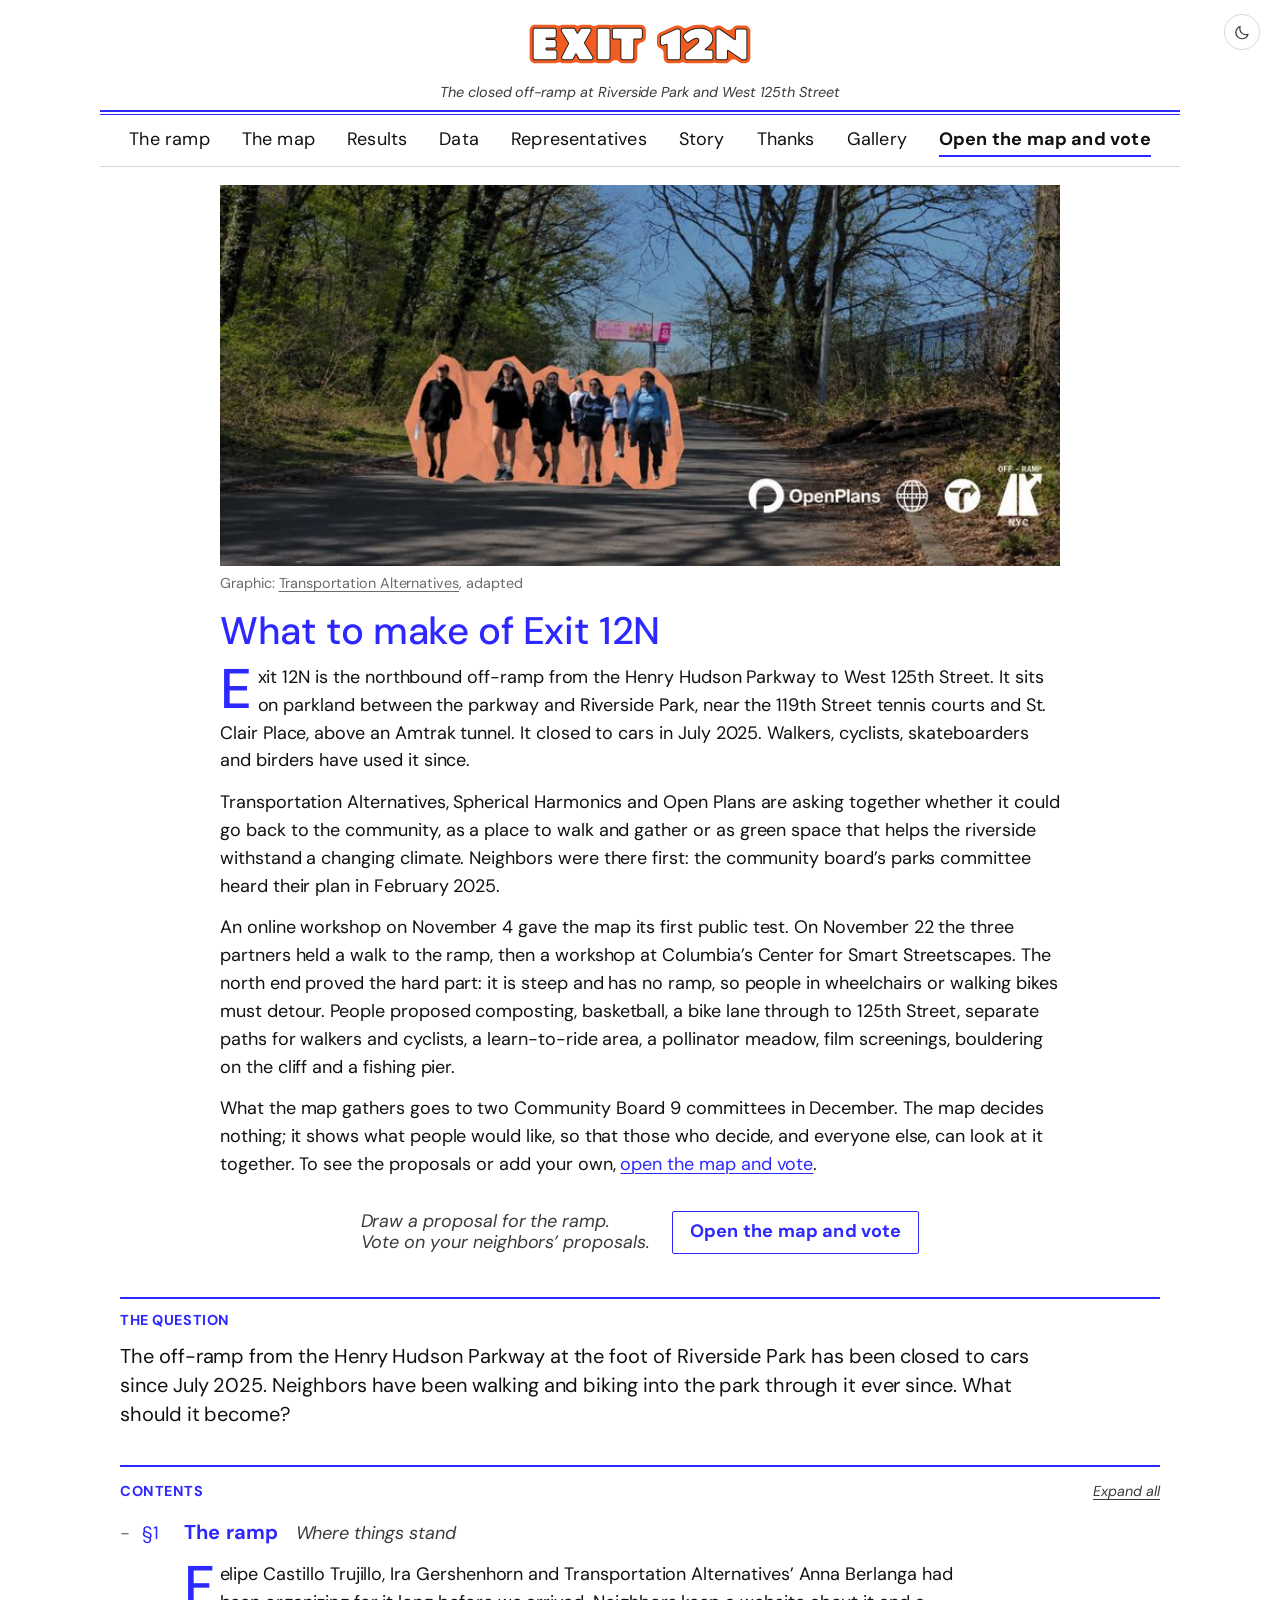
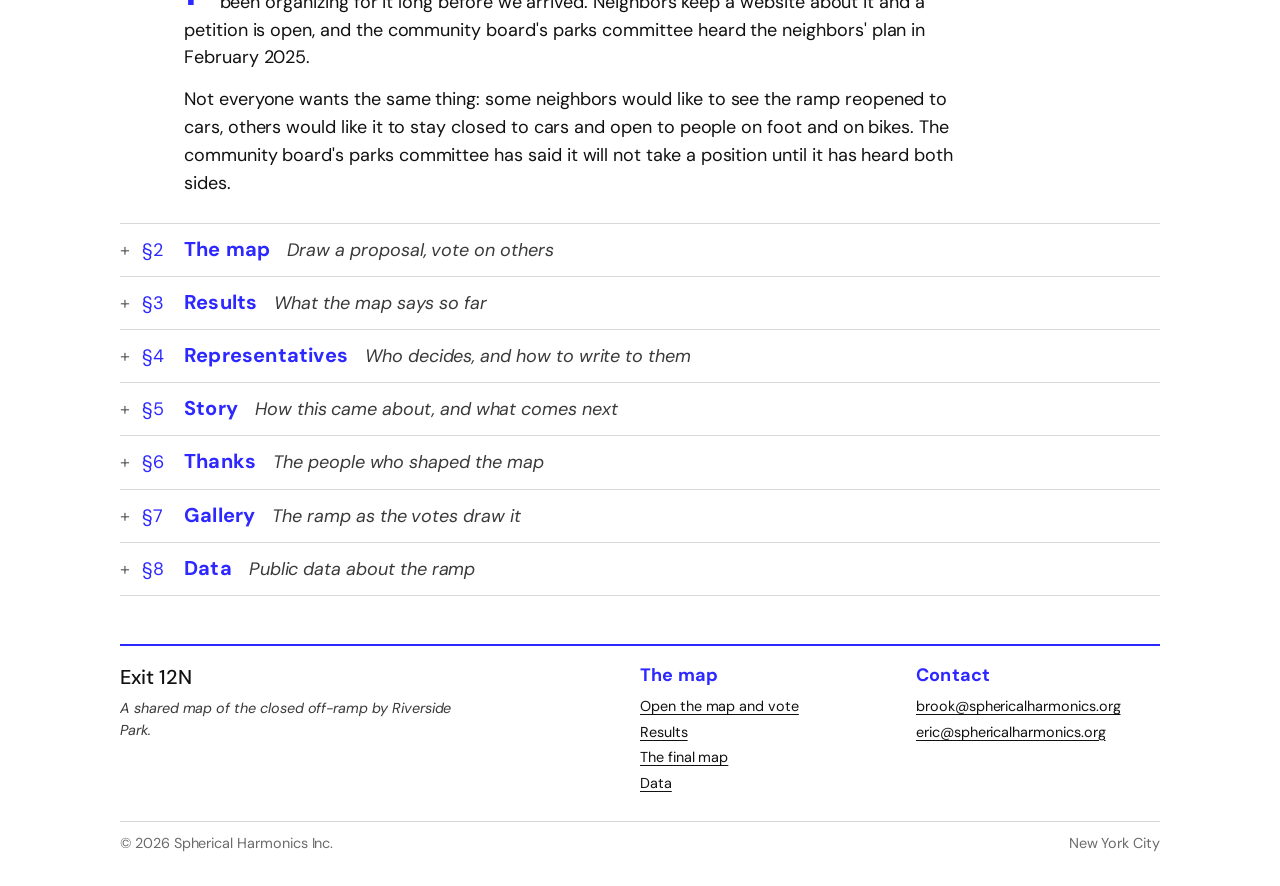
==== commit 4f2fc0c8: "Publish the Exit 12N front page at the root and the app at /map/, 20261124T223802Z-382bc0b Built fro" ====
--- a/index.html
+++ b/index.html
@@ -119,7 +119,7 @@
 <meta property="og:description" content="The closed off-ramp by Riverside Park, and what neighbors could make of it. Draw a proposal, vote on others, see what the map says.">
 <meta property="og:url" content="https://exit12n.org/">
 <link rel="preload" href="/style/fonts/dm-sans-latin-wght-normal.woff2" as="font" type="font/woff2" crossorigin>
-<link rel="stylesheet" href="/style/site.css?v=20261124g">
+<link rel="stylesheet" href="/style/site.css?v=20261124h">
 <meta name="theme-color" content="#ffffff">
 <meta name="color-scheme" content="light">
 <script>
@@ -159,12 +159,12 @@
   <a href="/#ramp">The ramp</a>
   <a href="/#map">The map</a>
   <a href="/#results">Results</a>
-  <a href="/data/">Data</a>
+  <a href="/#data">Data</a>
   <a href="/#write">Representatives</a>
   <a href="/#story">Story</a>
   <a href="/#thanks">Thanks</a>
   <a href="/#gallery">Gallery</a>
-  <a class="nav-go" href="/map/">Open the map</a>
+  <a class="nav-go" href="/map/?mode=vote">Open the map and vote</a>
 </nav>
 
 <article class="lead-post" aria-labelledby="lead-post-head">
@@ -176,14 +176,14 @@
   <p class="drop">Exit 12N is the northbound off-ramp from the Henry Hudson Parkway to West 125th Street. It sits on parkland between the parkway and Riverside Park, near the 119th Street tennis courts and St. Clair Place, above an Amtrak tunnel. It closed to cars in July 2025. Walkers, cyclists, skateboarders and birders have used it since.</p>
   <p>Transportation Alternatives, Spherical Harmonics and Open Plans are asking together whether it could go back to the community, as a place to walk and gather or as green space that helps the riverside withstand a changing climate. Neighbors were there first: the community board&rsquo;s parks committee heard their plan in February 2025.</p>
   <p>An online workshop on November 4 gave the map its first public test. On November 22 the three partners held a walk to the ramp, then a workshop at Columbia&rsquo;s Center for Smart Streetscapes. The north end proved the hard part: it is steep and has no ramp, so people in wheelchairs or walking bikes must detour. People proposed composting, basketball, a bike lane through to 125th Street, separate paths for walkers and cyclists, a learn-to-ride area, a pollinator meadow, film screenings, bouldering on the cliff and a fishing pier.</p>
-  <p>What the map gathers goes to two Community Board 9 committees in December. The map decides nothing; it shows what people would like, so that those who decide, and everyone else, can look at it together. To see the proposals or add your own, <a href="/map/">open the map</a>.</p>
+  <p>What the map gathers goes to two Community Board 9 committees in December. The map decides nothing; it shows what people would like, so that those who decide, and everyone else, can look at it together. To see the proposals or add your own, <a href="/map/?mode=vote">open the map and vote</a>.</p>
 </article>
 
 <aside class="demo-bar" aria-label="Open the map">
   <p class="demo-copy">
     <span class="demo-line">Draw a proposal for the ramp.<br>Vote on your neighbors&rsquo; proposals.</span>
   </p>
-  <a class="demo-button" href="/map/">Open the map</a>
+  <a class="demo-button" href="/map/?mode=vote">Open the map and vote</a>
   <span class="tally" id="count" hidden></span>
 </aside>
 
@@ -213,16 +213,15 @@
         <p>Exit 12N is a map you can use on a phone or a laptop. It shows the ramp and the streets and the park around it in 3D, as they are today. You can place something on it, such as a garden, a bench, a ball court or a bike lane, or draw a path, and you can add your vote to what others have drawn. A drawing with many votes behind it is easy to see, and so is one that only a few people want.</p>
         <p>The map does not decide anything. It shows what people would like to see, so that the people who do decide, and everyone else, can look at it together.</p>
         <p>To add your voice, open the map, find a drawing and press the plus or the minus. You do not need an account. If you want to draw something of your own, use the add button on the map and choose what to put down. You can take a vote back later.</p>
-        <p><a href="/map/" class="btn btn-primary">Open the map and vote</a></p>
+        <p><a href="/map/?mode=vote" class="btn btn-primary">Open the map and vote</a></p>
       </div>
     </details>
 
     <details class="sec" id="results">
       <summary><span class="num">&sect;3</span><h2><span class="title">Results</span> <span class="gist">What the map says so far</span></h2></summary>
-      <div class="sec-body">
-        <p>The results page reads the live votes and shows them along the length of the ramp, one kind of neighbor at a time: someone who walks, someone who climbs, someone who gardens, someone who plays ball. It updates as people vote.</p>
-        <p><a href="/results/" class="btn btn-primary">See the results</a></p>
-        <p class="aside">Short analyses of public data about the ramp and the streets around it are collected under <a href="/data/">Data</a>.</p>
+      <div class="sec-body wide">
+        <p>The live votes, along the length of the ramp and ranked, for walkers, gardeners, kids and everyone else. It updates as people vote.</p>
+        <div class="results-inline" id="results-inline"><p class="aside" id="results-loading">Loading the results.</p></div>
       </div>
     </details>
 
@@ -298,6 +297,14 @@
         </div>
       </div>
     </details>
+
+    <details class="sec" id="data">
+      <summary><span class="num">&sect;8</span><h2><span class="title">Data</span> <span class="gist">Public data about the ramp</span></h2></summary>
+      <div class="sec-body">
+        <p>Short analyses of public data about the ramp and the streets around it. Each one asks a single question, shows the numbers in a chart or two, and names its sources so that anyone can check it.</p>
+        <p class="aside">No analyses are published yet. The first one is in preparation.</p>
+      </div>
+    </details>
   </div>
 </main>
 
@@ -310,10 +317,10 @@
     <div>
       <div class="foot-head">The map</div>
       <ul>
-        <li><a href="/map/">Open the map and vote</a></li>
-        <li><a href="/results/">Results</a></li>
+        <li><a href="/map/?mode=vote">Open the map and vote</a></li>
+        <li><a href="/#results">Results</a></li>
         <li><a href="/final/">The final map</a></li>
-        <li><a href="/data/">Data</a></li>
+        <li><a href="/#data">Data</a></li>
       </ul>
     </div>
     <div>
@@ -377,7 +384,27 @@
     if (sec) sec.open = true;
   });
   window.addEventListener('hashchange', openFromHash);
+  // Results open in place (Eric, 11/24 21:29: every section but the map expands on the page): the results page itself, in a
+  // frame as tall as its content (it says its height), loaded the first time the section opens; /results/ stays its own address.
+  var results = document.getElementById('results'), frame = null;
+  function loadResults() {
+    if (frame || !results.open) return;
+    frame = document.createElement('iframe');
+    frame.src = '/results/?embed=1';
+    frame.title = 'Results';
+    frame.className = 'results-frame';
+    frame.setAttribute('scrolling', 'no');
+    document.getElementById('results-inline').appendChild(frame);
+    frame.addEventListener('load', function () { var l = document.getElementById('results-loading'); if (l) l.remove(); });
+  }
+  window.addEventListener('message', function (e) {
+    if (!frame || e.source !== frame.contentWindow || e.origin !== location.origin) return;
+    var h = e.data && e.data.exit12nResultsHeight;
+    if (typeof h === 'number' && h > 0) frame.style.height = Math.ceil(h) + 'px';
+  });
+  results.addEventListener('toggle', loadResults);
   openFromHash();
+  loadResults();
   syncToggle();
 })();
 (function () {
--- a/style/site.css
+++ b/style/site.css
@@ -324,3 +324,7 @@
 }
 /* Campaign look: headings in the event blue. */
 .lead-post h2, details.sec > summary h2 .title, .post h1, .post h2 { color: var(--sienna-deep); }
+
+/* Results in place on the front page (Eric, 11/24 21:29): the results page in a frame as tall as its content */
+.results-inline { margin-top: 0.8rem; }
+.results-frame { display: block; width: 100%; min-height: 70vh; border: 0; background: transparent; }
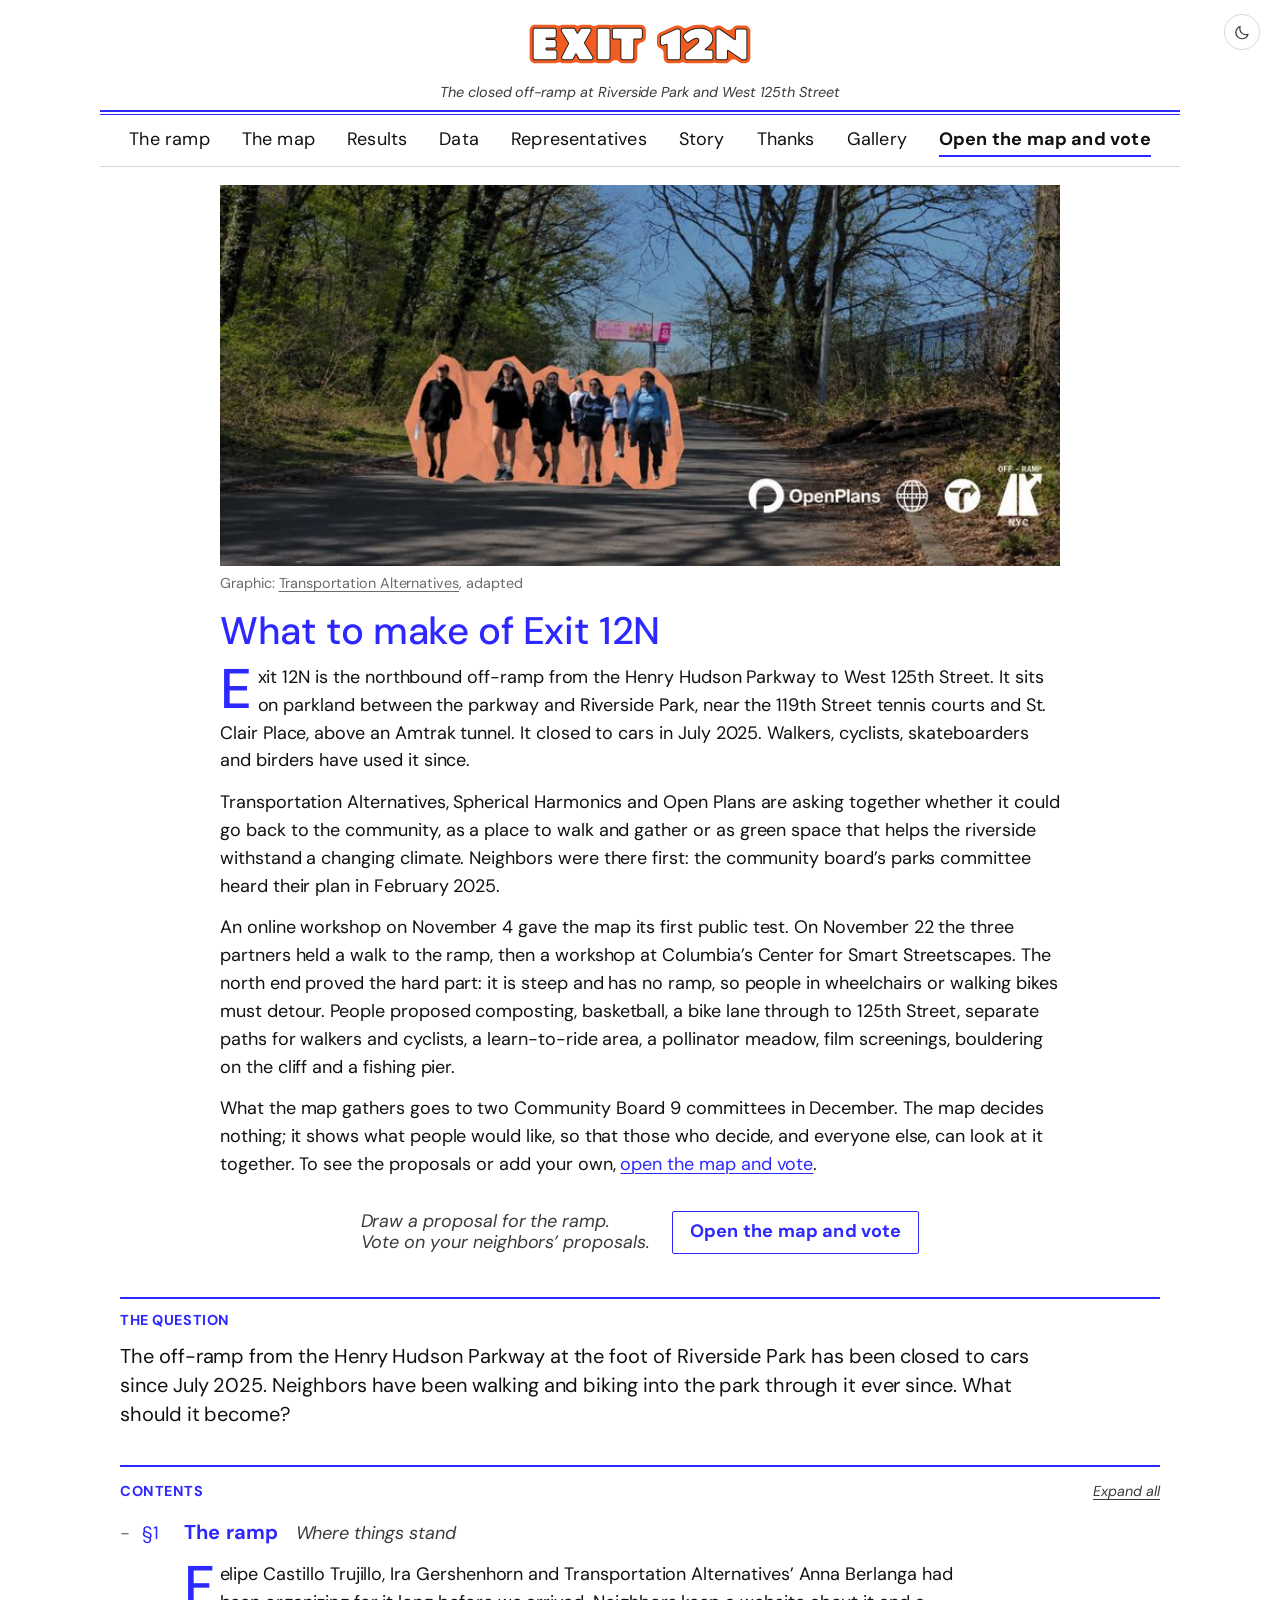
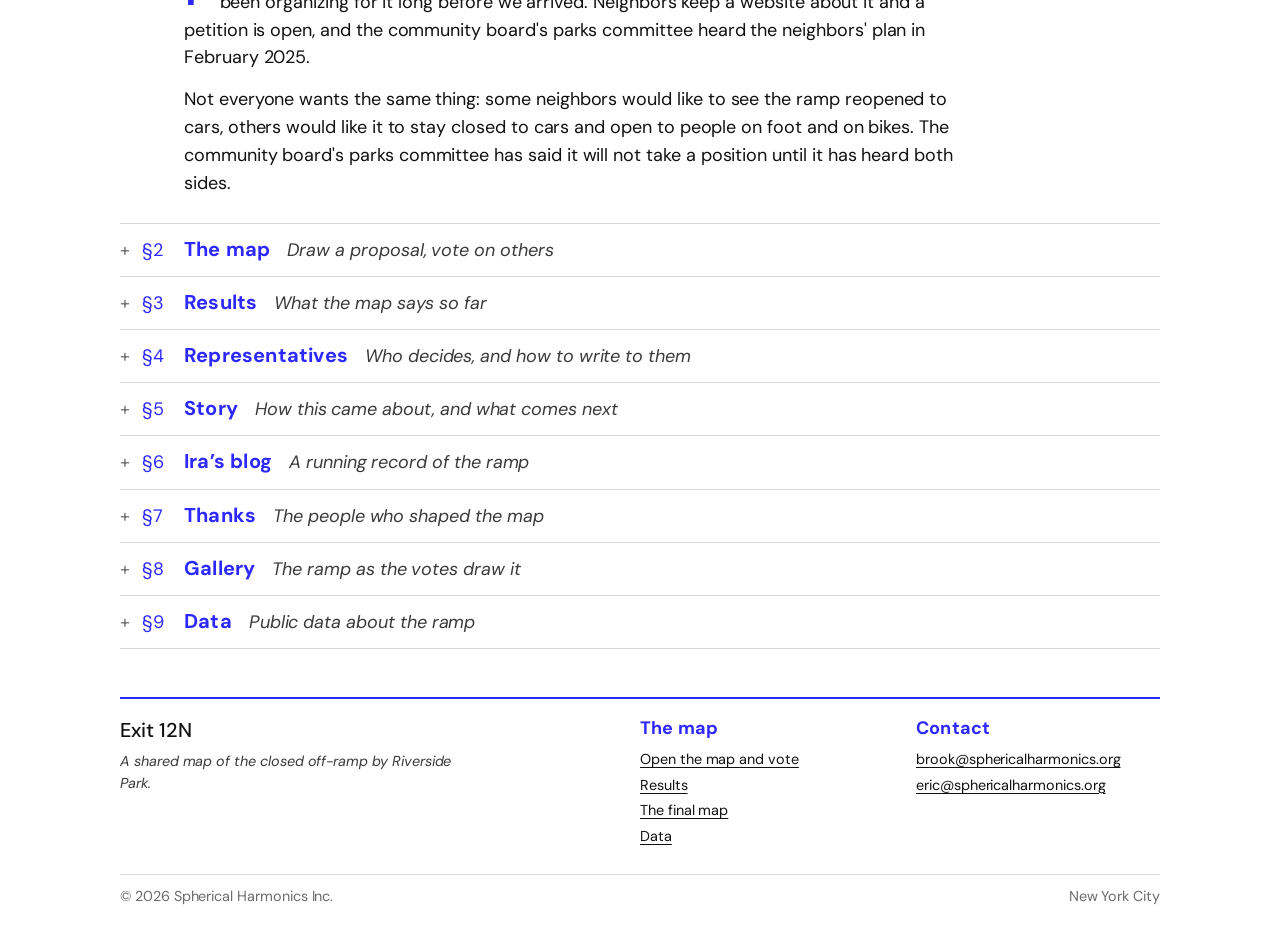
==== commit 507b0574: "Publish the Exit 12N front page at the root and the app at /map/, 20261125T165127Z-45ab29d Built fro" ====
--- a/index.html
+++ b/index.html
@@ -256,8 +256,22 @@
       </div>
     </details>
 
+    <details class="sec" id="ira">
+      <summary><span class="num">&sect;6</span><h2><span class="title">Ira&rsquo;s blog</span> <span class="gist">A running record of the ramp</span></h2></summary>
+      <div class="sec-body">
+        <p>Since late 2025 Ira Gershenhorn has kept a blog about the ramp: the trash he reported, the cleanups, the plantings and what he sees on his walks. Read it at <a href="https://sites.google.com/view/exit-12n">sites.google.com/view/exit-12n</a>.</p>
+        <!-- Latest posts, kept by hand: Ira's blog is a Google Site, which has no feed (2026-11-25). -->
+        <p>His latest posts:</p>
+        <ul class="points">
+          <li><a href="https://sites.google.com/view/exit-12n/2026-1122-planting-bulbs-and-walk">Planting bulbs and walk</a>, November 22, 2026</li>
+          <li><a href="https://sites.google.com/view/exit-12n/misc-2026-1017-on/2026-1121-bulb-planting">Bulb planting</a>, November 21, 2026</li>
+          <li><a href="https://sites.google.com/view/exit-12n/misc-2026-1017-on/2026-1110-clowns-and-jugglers-near-the-pollinator-garden-extension">Clowns and jugglers near the pollinator garden extension</a>, November 10, 2026</li>
+        </ul>
+      </div>
+    </details>
+
     <details class="sec" id="thanks">
-      <summary><span class="num">&sect;6</span><h2><span class="title">Thanks</span> <span class="gist">The people who shaped the map</span></h2></summary>
+      <summary><span class="num">&sect;7</span><h2><span class="title">Thanks</span> <span class="gist">The people who shaped the map</span></h2></summary>
       <div class="sec-body">
         <p>This was started by people who live here and care about the ramp, and the map has been shaped by their time and knowledge. Thank you to:</p>
         <ul class="points">
@@ -283,7 +297,7 @@
     </details>
 
     <details class="sec" id="gallery">
-      <summary><span class="num">&sect;7</span><h2><span class="title">Gallery</span> <span class="gist">The ramp as the votes draw it</span></h2></summary>
+      <summary><span class="num">&sect;8</span><h2><span class="title">Gallery</span> <span class="gist">The ramp as the votes draw it</span></h2></summary>
       <div class="sec-body wide">
         <p>Seven views of the ramp drawn from the proposals with the most votes on the map after the November 22 workshop. They are drawings, not plans.</p>
         <div class="gallery-grid">
@@ -299,7 +313,7 @@
     </details>
 
     <details class="sec" id="data">
-      <summary><span class="num">&sect;8</span><h2><span class="title">Data</span> <span class="gist">Public data about the ramp</span></h2></summary>
+      <summary><span class="num">&sect;9</span><h2><span class="title">Data</span> <span class="gist">Public data about the ramp</span></h2></summary>
       <div class="sec-body">
         <p>Short analyses of public data about the ramp and the streets around it. Each one asks a single question, shows the numbers in a chart or two, and names its sources so that anyone can check it.</p>
         <p class="aside">No analyses are published yet. The first one is in preparation.</p>
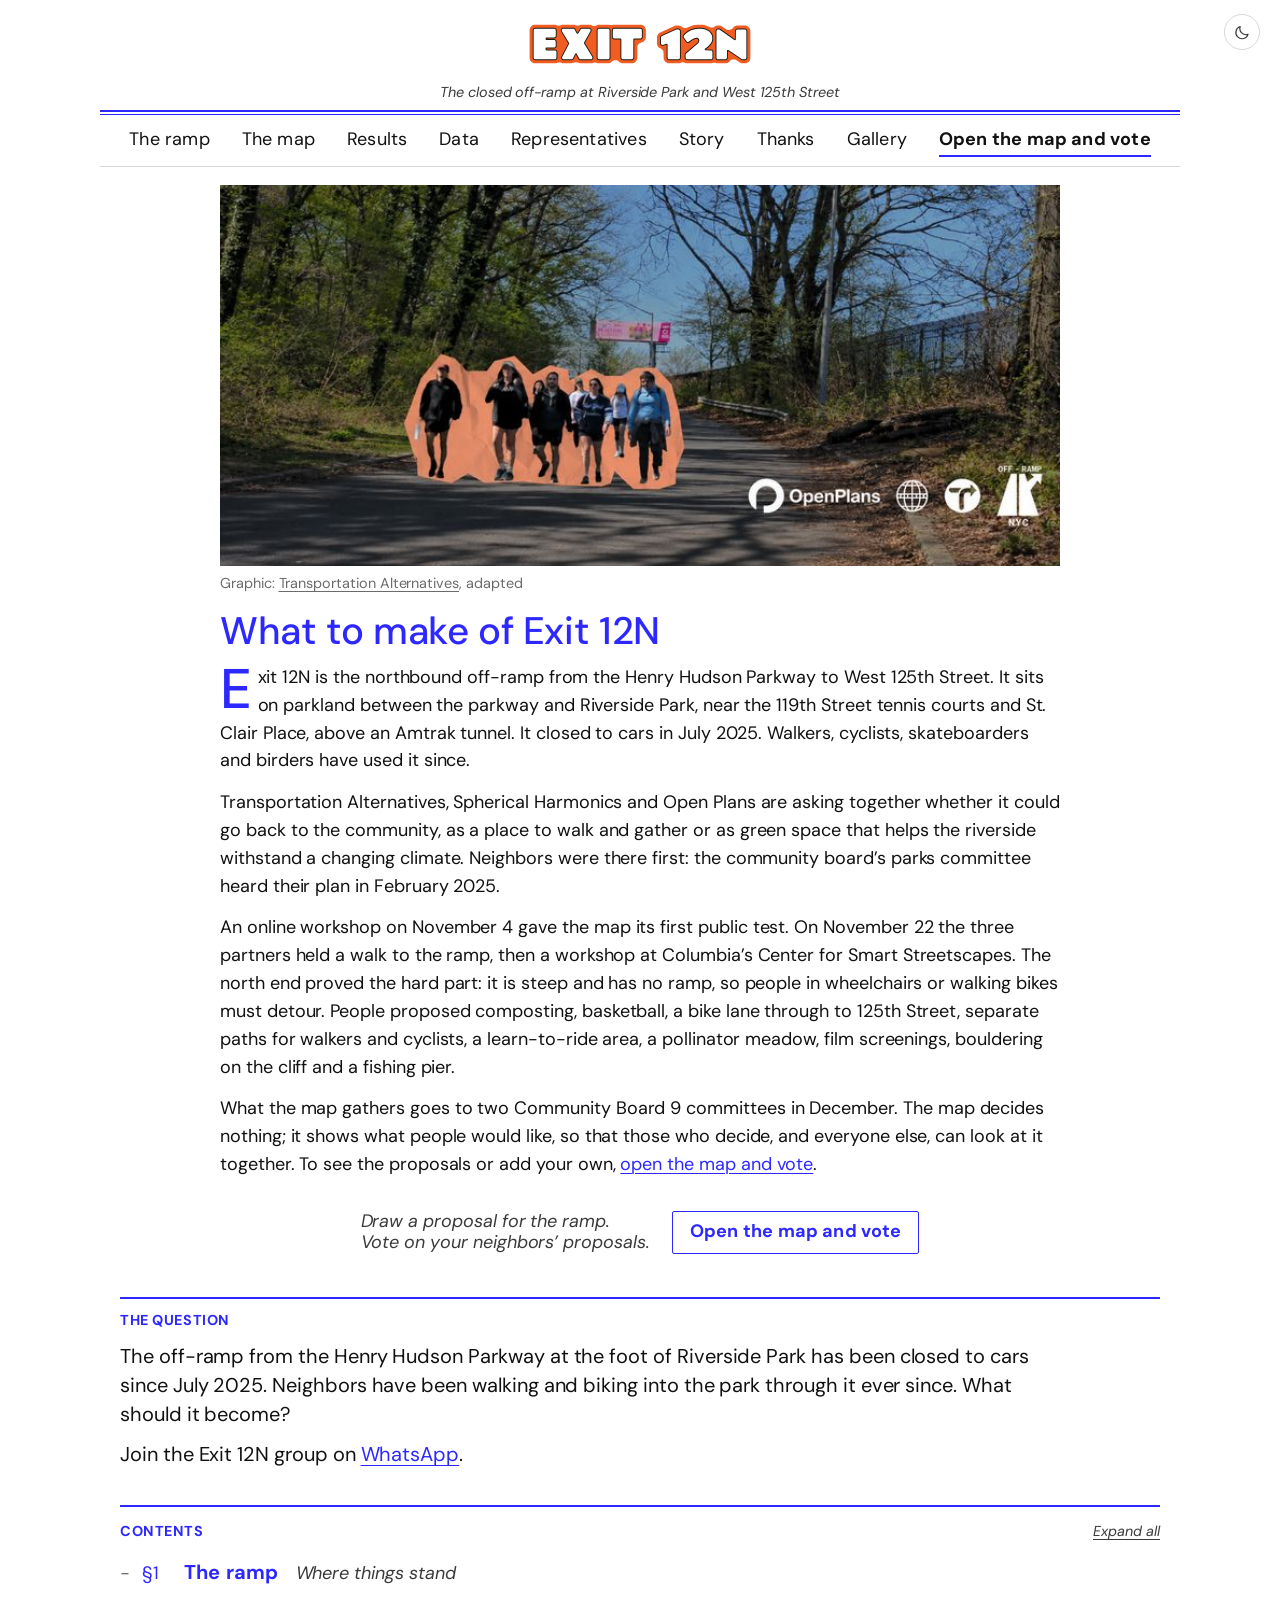
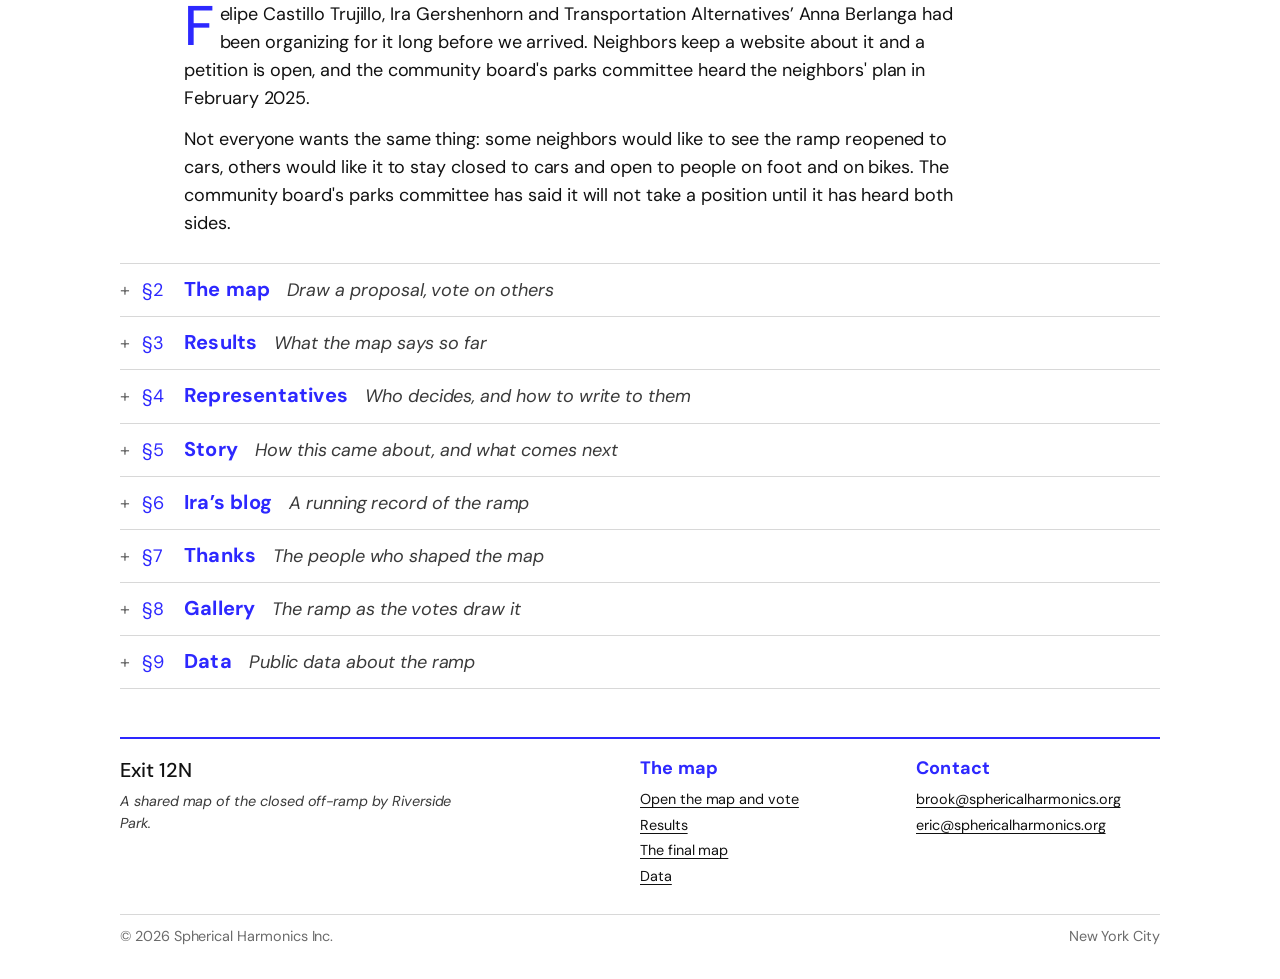
==== commit 2a17829e: "Publish the Exit 12N front page at the root and the app at /map/, 20261127T200141Z-623b94c Built fro" ====
--- a/index.html
+++ b/index.html
@@ -191,6 +191,7 @@
   <section class="opening" aria-labelledby="opening-head">
     <h2 class="kicker" id="opening-head">The question</h2>
     <p>The off-ramp from the Henry Hudson Parkway at the foot of Riverside Park has been closed to cars since July 2025. Neighbors have been walking and biking into the park through it ever since. What should it become?</p>
+    <p class="join" id="join">Join the Exit 12N group on <a href="https://chat.whatsapp.com/GQImF0COIfV2lZQ85L6A4M" rel="noopener">WhatsApp</a>.</p>
   </section>
 
   <div class="toolbar">
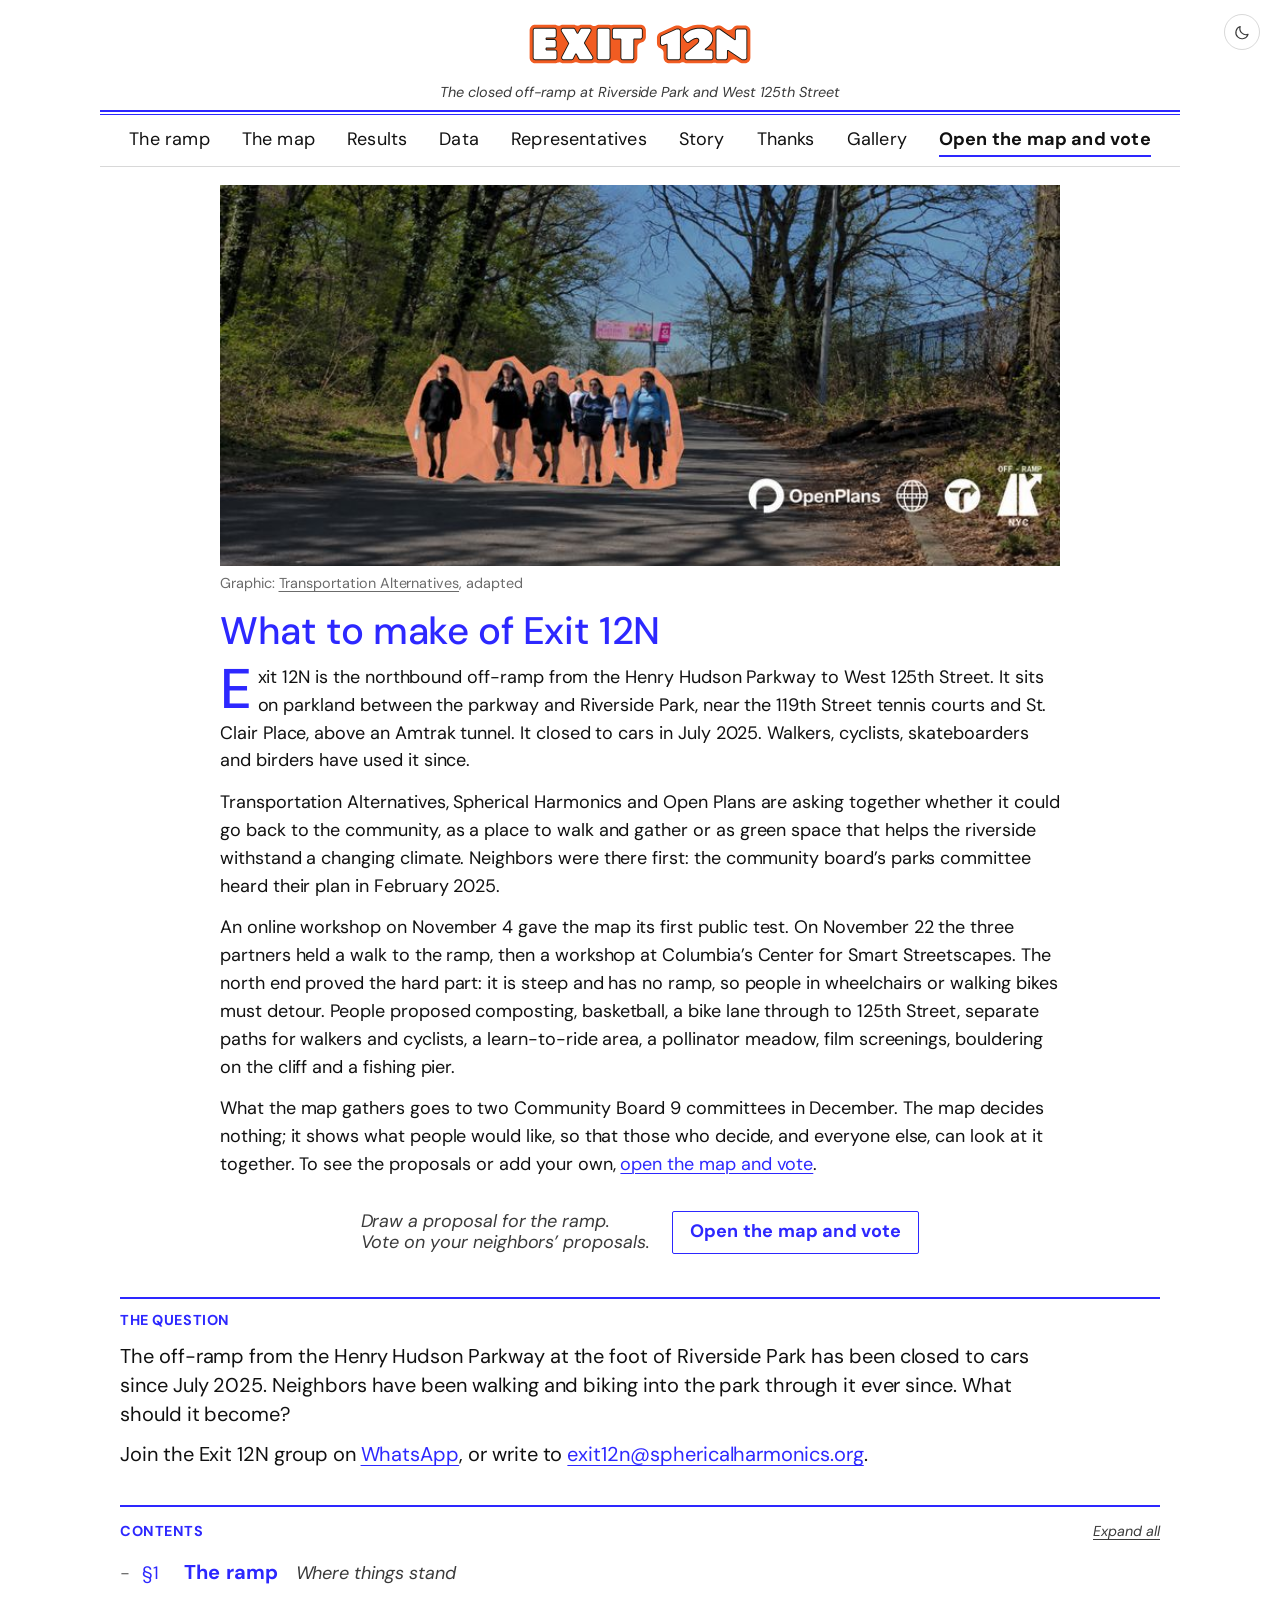
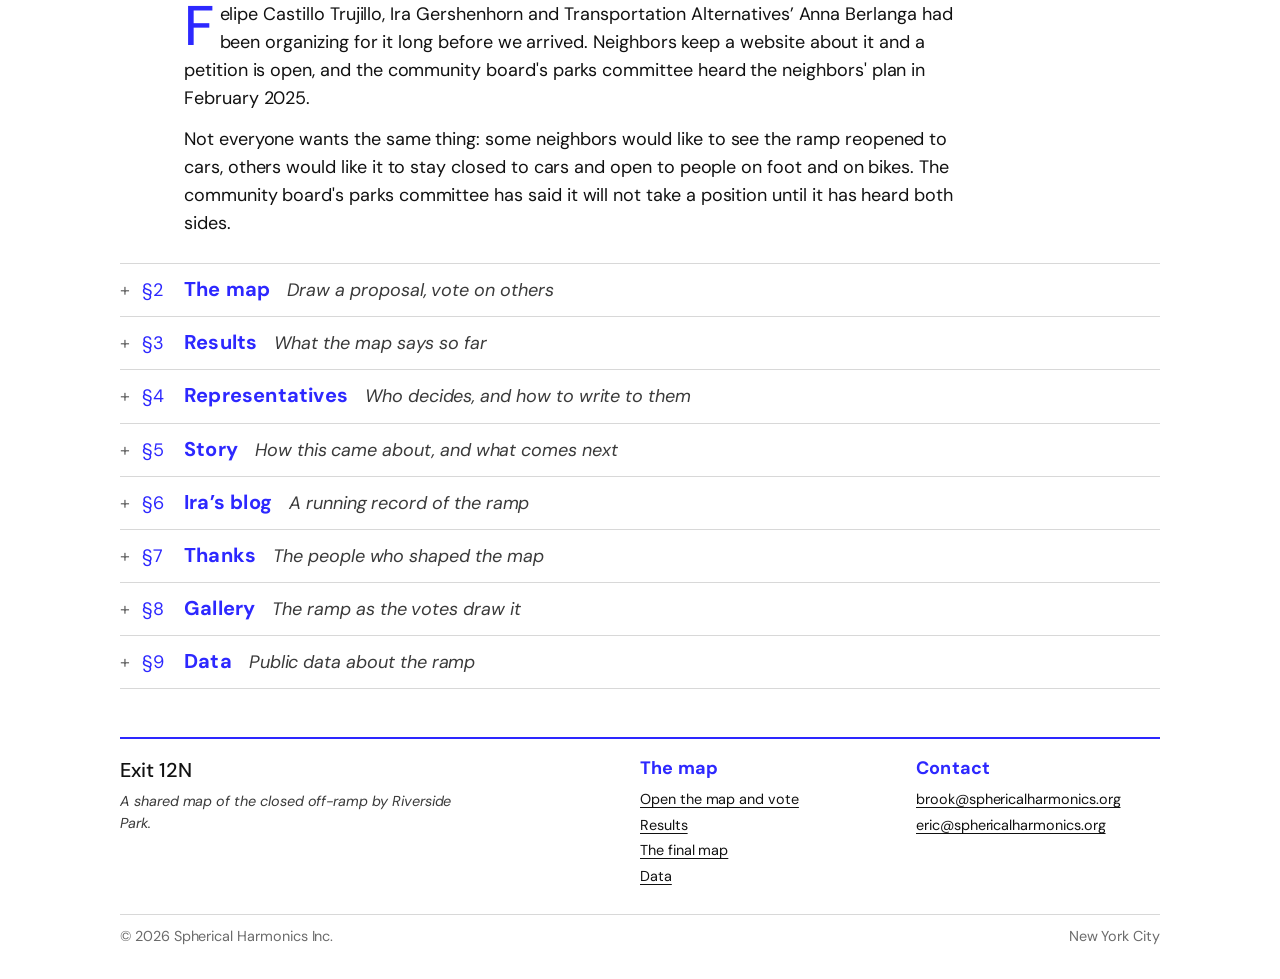
==== commit c93d4cfb: "Publish the Exit 12N front page at the root and the app at /map/, 20261127T210247Z-37fc2ac Built fro" ====
--- a/index.html
+++ b/index.html
@@ -191,7 +191,7 @@
   <section class="opening" aria-labelledby="opening-head">
     <h2 class="kicker" id="opening-head">The question</h2>
     <p>The off-ramp from the Henry Hudson Parkway at the foot of Riverside Park has been closed to cars since July 2025. Neighbors have been walking and biking into the park through it ever since. What should it become?</p>
-    <p class="join" id="join">Join the Exit 12N group on <a href="https://chat.whatsapp.com/GQImF0COIfV2lZQ85L6A4M" rel="noopener">WhatsApp</a>.</p>
+    <p class="join" id="join">Join the Exit 12N group on <a href="https://chat.whatsapp.com/GQImF0COIfV2lZQ85L6A4M" rel="noopener">WhatsApp</a>, or write to <a href="mailto:exit12n@sphericalharmonics.org">exit12n@sphericalharmonics.org</a>.</p>
   </section>
 
   <div class="toolbar">
